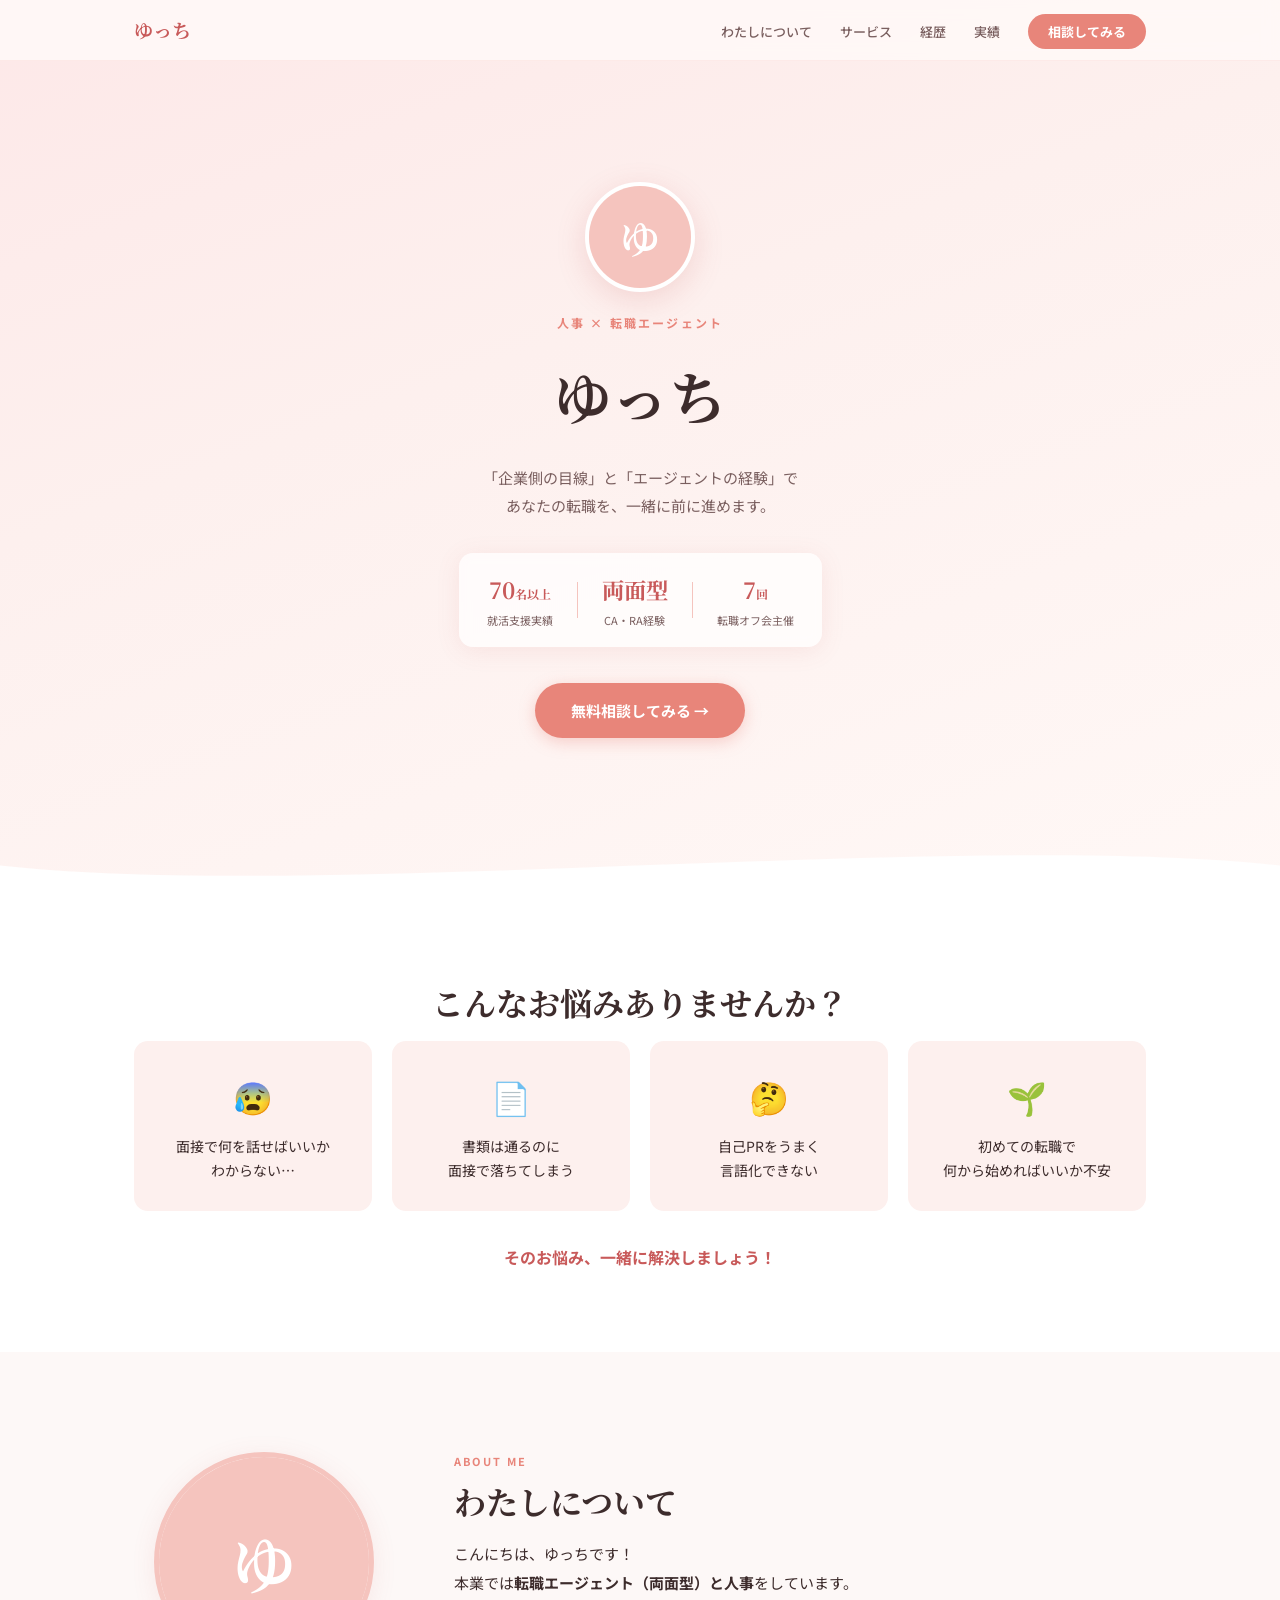
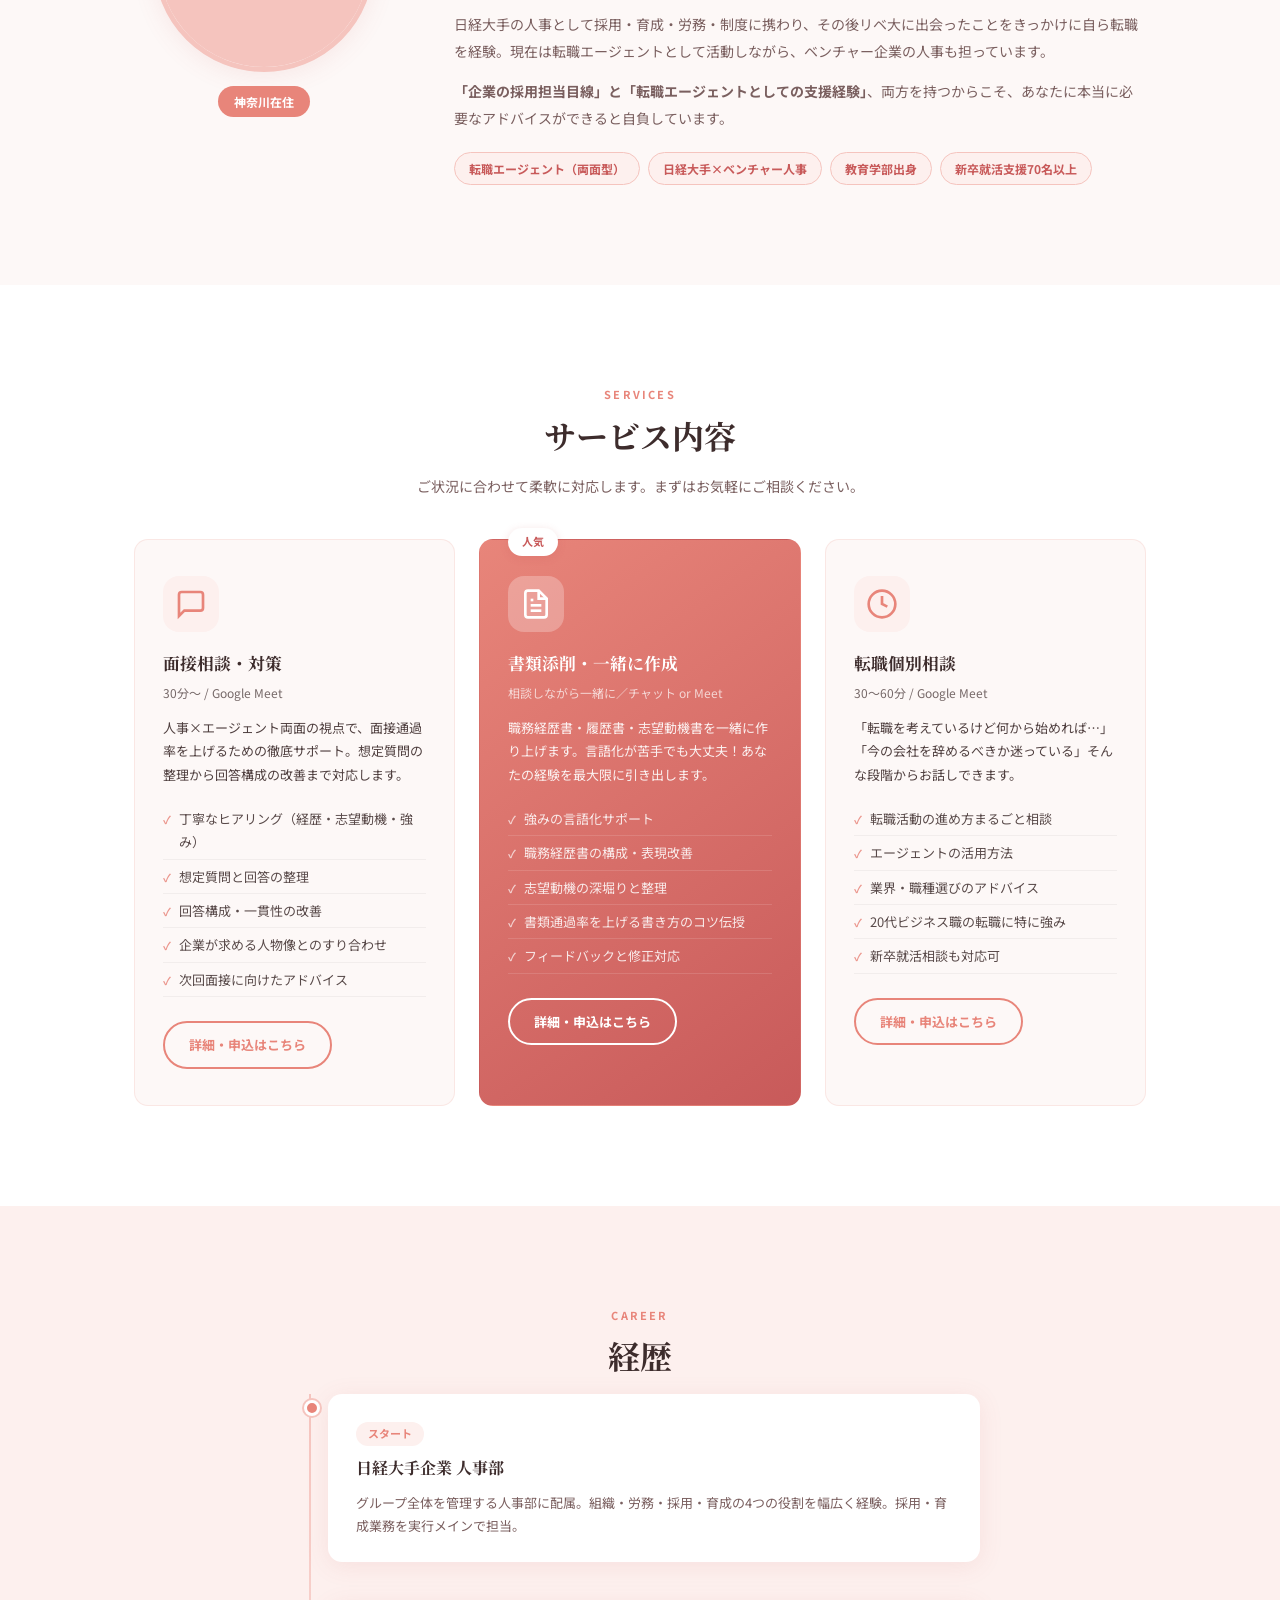
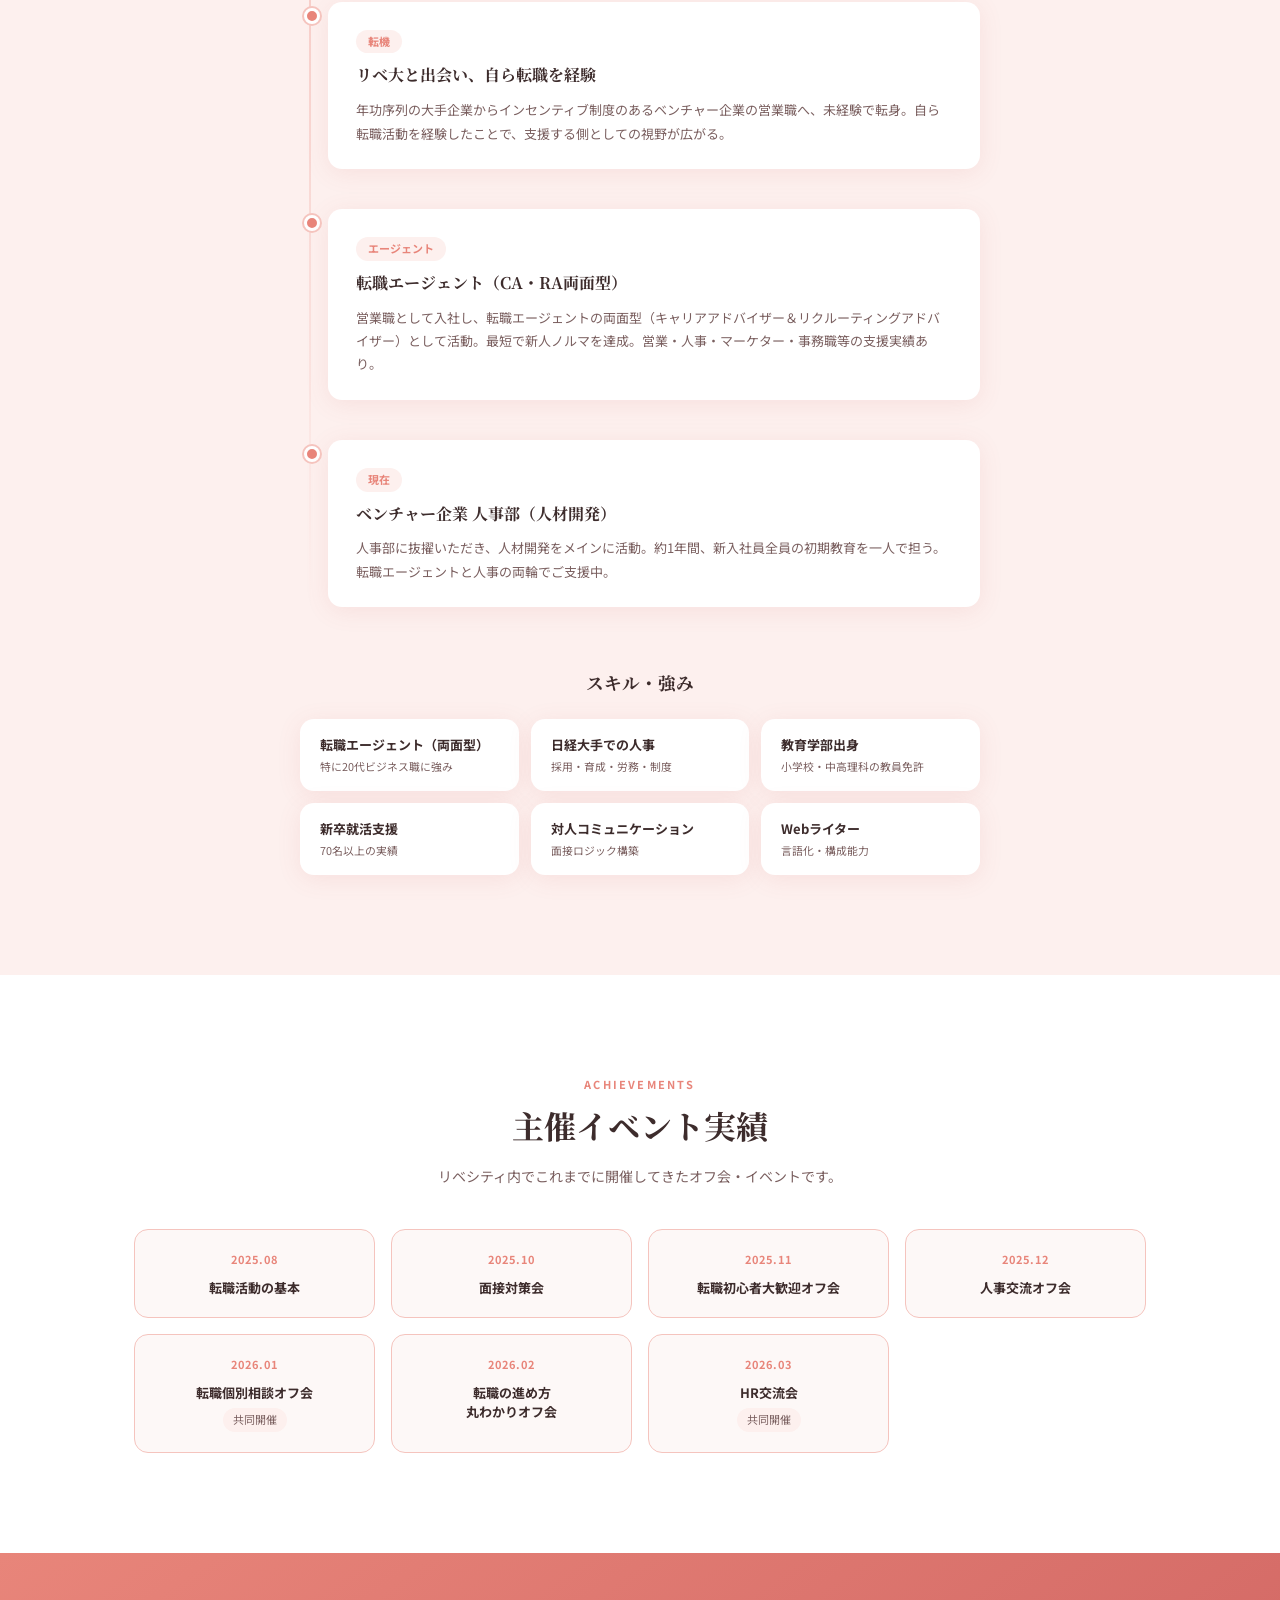
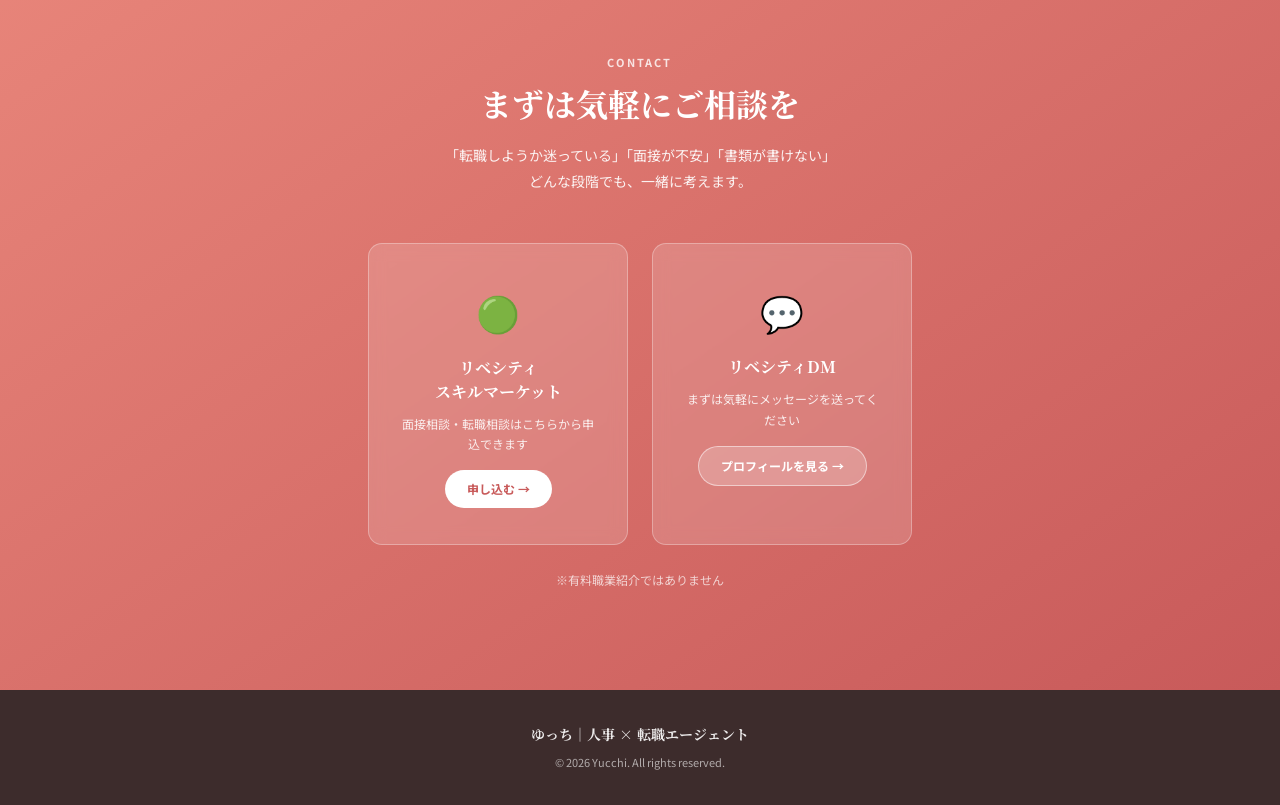
==== index.html @ 5c68689a "Initial commit: ゆっちHP" ====
<!DOCTYPE html>
<html lang="ja">
<head>
  <meta charset="UTF-8">
  <meta name="viewport" content="width=device-width, initial-scale=1.0">
  <title>ゆっち｜人事×転職エージェント</title>
  <link rel="preconnect" href="https://fonts.googleapis.com">
  <link rel="preconnect" href="https://fonts.gstatic.com" crossorigin>
  <link href="https://fonts.googleapis.com/css2?family=Noto+Sans+JP:wght@300;400;500;700&family=Noto+Serif+JP:wght@400;700&display=swap" rel="stylesheet">
  <link rel="stylesheet" href="style.css">
</head>
<body>

  <!-- ナビゲーション -->
  <nav class="nav">
    <div class="nav-inner">
      <a href="#top" class="nav-logo">ゆっち</a>
      <ul class="nav-links">
        <li><a href="#about">わたしについて</a></li>
        <li><a href="#services">サービス</a></li>
        <li><a href="#career">経歴</a></li>
        <li><a href="#achievements">実績</a></li>
        <li><a href="#contact" class="nav-cta">相談してみる</a></li>
      </ul>
      <button class="hamburger" id="hamburger" aria-label="メニュー">
        <span></span><span></span><span></span>
      </button>
    </div>
    <ul class="mobile-menu" id="mobileMenu">
      <li><a href="#about">わたしについて</a></li>
      <li><a href="#services">サービス</a></li>
      <li><a href="#career">経歴</a></li>
      <li><a href="#achievements">実績</a></li>
      <li><a href="#contact">相談してみる</a></li>
    </ul>
  </nav>

  <!-- ヒーロー -->
  <section class="hero" id="top">
    <div class="hero-bg"></div>
    <div class="hero-content">
      <div class="hero-avatar">
        <img src="avatar.png" alt="ゆっち" onerror="this.style.display='none';this.nextElementSibling.style.display='flex'">
        <div class="avatar-fallback">ゆ</div>
      </div>
      <p class="hero-label">人事 × 転職エージェント</p>
      <h1 class="hero-name">ゆっち</h1>
      <p class="hero-tagline">
        「企業側の目線」と「エージェントの経験」で<br>
        あなたの転職を、一緒に前に進めます。
      </p>
      <div class="hero-stats">
        <div class="stat">
          <span class="stat-num">70<small>名以上</small></span>
          <span class="stat-label">就活支援実績</span>
        </div>
        <div class="stat-divider"></div>
        <div class="stat">
          <span class="stat-num">両面型</span>
          <span class="stat-label">CA・RA経験</span>
        </div>
        <div class="stat-divider"></div>
        <div class="stat">
          <span class="stat-num">7<small>回</small></span>
          <span class="stat-label">転職オフ会主催</span>
        </div>
      </div>
      <a href="#contact" class="btn-primary">無料相談してみる →</a>
    </div>
    <div class="hero-wave">
      <svg viewBox="0 0 1440 80" fill="none" xmlns="http://www.w3.org/2000/svg">
        <path d="M0,40 C360,80 1080,0 1440,40 L1440,80 L0,80 Z" fill="#fff"/>
      </svg>
    </div>
  </section>

  <!-- こんなお悩みありませんか？ -->
  <section class="worries">
    <div class="container">
      <h2 class="section-title">こんなお悩みありませんか？</h2>
      <div class="worries-grid">
        <div class="worry-card">
          <span class="worry-icon">😰</span>
          <p>面接で何を話せばいいか<br>わからない…</p>
        </div>
        <div class="worry-card">
          <span class="worry-icon">📄</span>
          <p>書類は通るのに<br>面接で落ちてしまう</p>
        </div>
        <div class="worry-card">
          <span class="worry-icon">🤔</span>
          <p>自己PRをうまく<br>言語化できない</p>
        </div>
        <div class="worry-card">
          <span class="worry-icon">🌱</span>
          <p>初めての転職で<br>何から始めればいいか不安</p>
        </div>
      </div>
      <p class="worries-cta-text">そのお悩み、一緒に解決しましょう！</p>
    </div>
  </section>

  <!-- わたしについて -->
  <section class="about" id="about">
    <div class="container about-inner">
      <div class="about-image-wrap">
        <div class="about-image-frame">
          <img src="avatar.png" alt="ゆっち" onerror="this.style.display='none';this.nextElementSibling.style.display='flex'">
          <div class="about-avatar-fallback">ゆ</div>
        </div>
        <div class="about-badge">神奈川在住</div>
      </div>
      <div class="about-text">
        <p class="section-label">ABOUT ME</p>
        <h2 class="section-title left">わたしについて</h2>
        <p class="about-intro">
          こんにちは、ゆっちです！<br>
          本業では<strong>転職エージェント（両面型）と人事</strong>をしています。
        </p>
        <p class="about-body">
          日経大手の人事として採用・育成・労務・制度に携わり、その後リベ大に出会ったことをきっかけに自ら転職を経験。現在は転職エージェントとして活動しながら、ベンチャー企業の人事も担っています。
        </p>
        <p class="about-body">
          <strong>「企業の採用担当目線」と「転職エージェントとしての支援経験」</strong>、両方を持つからこそ、あなたに本当に必要なアドバイスができると自負しています。
        </p>
        <ul class="about-tags">
          <li>転職エージェント（両面型）</li>
          <li>日経大手×ベンチャー人事</li>
          <li>教育学部出身</li>
          <li>新卒就活支援70名以上</li>
        </ul>
      </div>
    </div>
  </section>

  <!-- サービス -->
  <section class="services" id="services">
    <div class="container">
      <p class="section-label center">SERVICES</p>
      <h2 class="section-title center">サービス内容</h2>
      <p class="section-sub center">ご状況に合わせて柔軟に対応します。まずはお気軽にご相談ください。</p>
      <div class="services-grid">

        <div class="service-card">
          <div class="service-icon-wrap pink">
            <svg width="32" height="32" viewBox="0 0 24 24" fill="none" stroke="currentColor" stroke-width="2"><path d="M21 15a2 2 0 0 1-2 2H7l-4 4V5a2 2 0 0 1 2-2h14a2 2 0 0 1 2 2z"/></svg>
          </div>
          <h3>面接相談・対策</h3>
          <p class="service-time">30分〜 / Google Meet</p>
          <p class="service-desc">
            人事×エージェント両面の視点で、面接通過率を上げるための徹底サポート。想定質問の整理から回答構成の改善まで対応します。
          </p>
          <ul class="service-list">
            <li>丁寧なヒアリング（経歴・志望動機・強み）</li>
            <li>想定質問と回答の整理</li>
            <li>回答構成・一貫性の改善</li>
            <li>企業が求める人物像とのすり合わせ</li>
            <li>次回面接に向けたアドバイス</li>
          </ul>
          <a href="#contact" class="btn-service">詳細・申込はこちら</a>
        </div>

        <div class="service-card featured">
          <div class="featured-badge">人気</div>
          <div class="service-icon-wrap white">
            <svg width="32" height="32" viewBox="0 0 24 24" fill="none" stroke="currentColor" stroke-width="2"><path d="M14 2H6a2 2 0 0 0-2 2v16a2 2 0 0 0 2 2h12a2 2 0 0 0 2-2V8z"/><polyline points="14 2 14 8 20 8"/><line x1="16" y1="13" x2="8" y2="13"/><line x1="16" y1="17" x2="8" y2="17"/><polyline points="10 9 9 9 8 9"/></svg>
          </div>
          <h3>書類添削・一緒に作成</h3>
          <p class="service-time">相談しながら一緒に／チャット or Meet</p>
          <p class="service-desc">
            職務経歴書・履歴書・志望動機書を一緒に作り上げます。言語化が苦手でも大丈夫！あなたの経験を最大限に引き出します。
          </p>
          <ul class="service-list">
            <li>強みの言語化サポート</li>
            <li>職務経歴書の構成・表現改善</li>
            <li>志望動機の深堀りと整理</li>
            <li>書類通過率を上げる書き方のコツ伝授</li>
            <li>フィードバックと修正対応</li>
          </ul>
          <a href="#contact" class="btn-service white">詳細・申込はこちら</a>
        </div>

        <div class="service-card">
          <div class="service-icon-wrap pink">
            <svg width="32" height="32" viewBox="0 0 24 24" fill="none" stroke="currentColor" stroke-width="2"><circle cx="12" cy="12" r="10"/><polyline points="12 6 12 12 16 14"/></svg>
          </div>
          <h3>転職個別相談</h3>
          <p class="service-time">30〜60分 / Google Meet</p>
          <p class="service-desc">
            「転職を考えているけど何から始めれば…」「今の会社を辞めるべきか迷っている」そんな段階からお話しできます。
          </p>
          <ul class="service-list">
            <li>転職活動の進め方まるごと相談</li>
            <li>エージェントの活用方法</li>
            <li>業界・職種選びのアドバイス</li>
            <li>20代ビジネス職の転職に特に強み</li>
            <li>新卒就活相談も対応可</li>
          </ul>
          <a href="#contact" class="btn-service">詳細・申込はこちら</a>
        </div>

      </div>
    </div>
  </section>

  <!-- 経歴 -->
  <section class="career" id="career">
    <div class="container">
      <p class="section-label center">CAREER</p>
      <h2 class="section-title center">経歴</h2>
      <div class="timeline">

        <div class="timeline-item">
          <div class="timeline-dot"></div>
          <div class="timeline-content">
            <span class="timeline-tag">スタート</span>
            <h3>日経大手企業 人事部</h3>
            <p>グループ全体を管理する人事部に配属。組織・労務・採用・育成の4つの役割を幅広く経験。採用・育成業務を実行メインで担当。</p>
          </div>
        </div>

        <div class="timeline-item">
          <div class="timeline-dot"></div>
          <div class="timeline-content">
            <span class="timeline-tag">転機</span>
            <h3>リベ大と出会い、自ら転職を経験</h3>
            <p>年功序列の大手企業からインセンティブ制度のあるベンチャー企業の営業職へ、未経験で転身。自ら転職活動を経験したことで、支援する側としての視野が広がる。</p>
          </div>
        </div>

        <div class="timeline-item">
          <div class="timeline-dot"></div>
          <div class="timeline-content">
            <span class="timeline-tag">エージェント</span>
            <h3>転職エージェント（CA・RA両面型）</h3>
            <p>営業職として入社し、転職エージェントの両面型（キャリアアドバイザー＆リクルーティングアドバイザー）として活動。最短で新人ノルマを達成。営業・人事・マーケター・事務職等の支援実績あり。</p>
          </div>
        </div>

        <div class="timeline-item">
          <div class="timeline-dot"></div>
          <div class="timeline-content">
            <span class="timeline-tag">現在</span>
            <h3>ベンチャー企業 人事部（人材開発）</h3>
            <p>人事部に抜擢いただき、人材開発をメインに活動。約1年間、新入社員全員の初期教育を一人で担う。転職エージェントと人事の両輪でご支援中。</p>
          </div>
        </div>

      </div>

      <div class="skills-wrap">
        <h3 class="skills-title">スキル・強み</h3>
        <div class="skills-grid">
          <div class="skill-item">転職エージェント（両面型）<br><small>特に20代ビジネス職に強み</small></div>
          <div class="skill-item">日経大手での人事<br><small>採用・育成・労務・制度</small></div>
          <div class="skill-item">教育学部出身<br><small>小学校・中高理科の教員免許</small></div>
          <div class="skill-item">新卒就活支援<br><small>70名以上の実績</small></div>
          <div class="skill-item">対人コミュニケーション<br><small>面接ロジック構築</small></div>
          <div class="skill-item">Webライター<br><small>言語化・構成能力</small></div>
        </div>
      </div>
    </div>
  </section>

  <!-- 実績 -->
  <section class="achievements" id="achievements">
    <div class="container">
      <p class="section-label center">ACHIEVEMENTS</p>
      <h2 class="section-title center">主催イベント実績</h2>
      <p class="section-sub center">リベシティ内でこれまでに開催してきたオフ会・イベントです。</p>
      <div class="events-grid">
        <div class="event-card">
          <span class="event-date">2025.08</span>
          <h4>転職活動の基本</h4>
        </div>
        <div class="event-card">
          <span class="event-date">2025.10</span>
          <h4>面接対策会</h4>
        </div>
        <div class="event-card">
          <span class="event-date">2025.11</span>
          <h4>転職初心者大歓迎オフ会</h4>
        </div>
        <div class="event-card">
          <span class="event-date">2025.12</span>
          <h4>人事交流オフ会</h4>
        </div>
        <div class="event-card">
          <span class="event-date">2026.01</span>
          <h4>転職個別相談オフ会</h4>
          <small>共同開催</small>
        </div>
        <div class="event-card">
          <span class="event-date">2026.02</span>
          <h4>転職の進め方<br>丸わかりオフ会</h4>
        </div>
        <div class="event-card">
          <span class="event-date">2026.03</span>
          <h4>HR交流会</h4>
          <small>共同開催</small>
        </div>
      </div>
    </div>
  </section>

  <!-- お問い合わせ -->
  <section class="contact" id="contact">
    <div class="container contact-inner">
      <p class="section-label center white">CONTACT</p>
      <h2 class="section-title center white">まずは気軽にご相談を</h2>
      <p class="contact-sub">
        「転職しようか迷っている」「面接が不安」「書類が書けない」<br>
        どんな段階でも、一緒に考えます。
      </p>
      <div class="contact-cards">
        <a href="https://skill.libecity.com/services/30833" target="_blank" rel="noopener noreferrer" class="contact-card">
          <div class="contact-card-icon">🟢</div>
          <h3>リベシティ<br>スキルマーケット</h3>
          <p>面接相談・転職相談はこちらから申込できます</p>
          <span class="contact-btn">申し込む →</span>
        </a>
        <div class="contact-card dm">
          <div class="contact-card-icon">💬</div>
          <h3>リベシティDM</h3>
          <p>まずは気軽にメッセージを送ってください</p>
          <span class="contact-btn secondary">プロフィールを見る →</span>
        </div>
      </div>
      <p class="contact-note">※有料職業紹介ではありません</p>
    </div>
  </section>

  <!-- フッター -->
  <footer class="footer">
    <p class="footer-name">ゆっち｜人事 × 転職エージェント</p>
    <p class="footer-copy">© 2026 Yucchi. All rights reserved.</p>
  </footer>

  <script src="script.js"></script>
</body>
</html>
---- style.css ----
/* ===== RESET & BASE ===== */
*, *::before, *::after { box-sizing: border-box; margin: 0; padding: 0; }

:root {
  --pink:       #e8857a;
  --pink-light: #f5c4be;
  --pink-pale:  #fdf0ee;
  --pink-deep:  #c85a5a;
  --accent:     #d96b6b;
  --white:      #ffffff;
  --bg:         #fdf8f7;
  --text:       #3d2c2c;
  --text-sub:   #7a5f5f;
  --radius:     14px;
  --shadow:     0 4px 24px rgba(200,90,90,.10);
}

html { scroll-behavior: smooth; }

body {
  font-family: 'Noto Sans JP', sans-serif;
  color: var(--text);
  background: var(--bg);
  line-height: 1.8;
  font-size: 15px;
}

a { color: inherit; text-decoration: none; }
img { max-width: 100%; display: block; }
ul { list-style: none; }

.container {
  max-width: 1060px;
  margin: 0 auto;
  padding: 0 24px;
}

/* ===== LABELS & TITLES ===== */
.section-label {
  font-size: 11px;
  font-weight: 700;
  letter-spacing: .2em;
  color: var(--pink);
  text-transform: uppercase;
  margin-bottom: 8px;
}
.section-label.center { text-align: center; }
.section-label.white  { color: rgba(255,255,255,.8); }

.section-title {
  font-family: 'Noto Serif JP', serif;
  font-size: clamp(1.5rem, 3vw, 2rem);
  font-weight: 700;
  margin-bottom: 16px;
  line-height: 1.4;
}
.section-title.center { text-align: center; }
.section-title.left   { text-align: left; }
.section-title.white  { color: var(--white); }

.section-sub {
  color: var(--text-sub);
  margin-bottom: 40px;
  font-size: 14px;
}
.section-sub.center { text-align: center; }

/* ===== BUTTONS ===== */
.btn-primary {
  display: inline-block;
  background: var(--pink);
  color: #fff;
  padding: 14px 36px;
  border-radius: 50px;
  font-weight: 700;
  font-size: 15px;
  transition: background .2s, transform .2s;
  box-shadow: 0 4px 16px rgba(232,133,122,.35);
}
.btn-primary:hover { background: var(--pink-deep); transform: translateY(-2px); }

.btn-service {
  display: inline-block;
  margin-top: 20px;
  padding: 10px 24px;
  border-radius: 50px;
  border: 2px solid var(--pink);
  color: var(--pink);
  font-weight: 700;
  font-size: 13px;
  transition: all .2s;
}
.btn-service:hover { background: var(--pink); color: #fff; }
.btn-service.white { border-color: #fff; color: #fff; }
.btn-service.white:hover { background: rgba(255,255,255,.2); }

/* ===== NAV ===== */
.nav {
  position: fixed;
  top: 0; left: 0; right: 0;
  z-index: 100;
  background: rgba(255,248,247,.95);
  backdrop-filter: blur(8px);
  border-bottom: 1px solid rgba(232,133,122,.12);
}
.nav-inner {
  max-width: 1060px;
  margin: 0 auto;
  padding: 0 24px;
  height: 60px;
  display: flex;
  align-items: center;
  justify-content: space-between;
}
.nav-logo {
  font-family: 'Noto Serif JP', serif;
  font-weight: 700;
  font-size: 1.2rem;
  color: var(--pink-deep);
}
.nav-links {
  display: flex;
  gap: 28px;
  align-items: center;
}
.nav-links a {
  font-size: 13px;
  font-weight: 500;
  color: var(--text-sub);
  transition: color .2s;
}
.nav-links a:hover { color: var(--pink); }
.nav-cta {
  background: var(--pink);
  color: #fff !important;
  padding: 8px 20px;
  border-radius: 50px;
  font-weight: 700 !important;
  transition: background .2s !important;
}
.nav-cta:hover { background: var(--pink-deep) !important; }

.hamburger {
  display: none;
  flex-direction: column;
  gap: 5px;
  background: none;
  border: none;
  cursor: pointer;
  padding: 4px;
}
.hamburger span {
  display: block;
  width: 24px;
  height: 2px;
  background: var(--text);
  border-radius: 2px;
  transition: all .3s;
}

.mobile-menu {
  display: none;
  flex-direction: column;
  padding: 12px 24px 20px;
  gap: 16px;
  border-top: 1px solid var(--pink-pale);
}
.mobile-menu.open { display: flex; }
.mobile-menu a { font-size: 15px; color: var(--text); padding: 4px 0; }

/* ===== HERO ===== */
.hero {
  position: relative;
  min-height: 100vh;
  display: flex;
  align-items: center;
  justify-content: center;
  text-align: center;
  overflow: hidden;
  padding-top: 60px;
}
.hero-bg {
  position: absolute;
  inset: 0;
  background: linear-gradient(160deg, #fde8e8 0%, #fdf0ee 40%, #fff8f6 100%);
  z-index: 0;
}
.hero-content {
  position: relative;
  z-index: 1;
  padding: 60px 24px 100px;
  max-width: 680px;
}
.hero-avatar {
  width: 110px;
  height: 110px;
  border-radius: 50%;
  overflow: hidden;
  margin: 0 auto 20px;
  border: 4px solid #fff;
  box-shadow: 0 8px 30px rgba(200,90,90,.18);
  background: var(--pink-pale);
}
.hero-avatar img { width: 100%; height: 100%; object-fit: cover; }
.avatar-fallback {
  display: none;
  width: 100%;
  height: 100%;
  background: var(--pink-light);
  color: #fff;
  font-size: 2.5rem;
  font-family: 'Noto Serif JP', serif;
  font-weight: 700;
  align-items: center;
  justify-content: center;
}
.hero-label {
  font-size: 12px;
  font-weight: 700;
  letter-spacing: .18em;
  color: var(--pink);
  margin-bottom: 10px;
  text-transform: uppercase;
}
.hero-name {
  font-family: 'Noto Serif JP', serif;
  font-size: clamp(2.4rem, 6vw, 3.6rem);
  font-weight: 700;
  color: var(--text);
  margin-bottom: 16px;
}
.hero-tagline {
  font-size: 15px;
  color: var(--text-sub);
  line-height: 1.9;
  margin-bottom: 32px;
}
.hero-stats {
  display: flex;
  align-items: center;
  justify-content: center;
  gap: 24px;
  margin-bottom: 36px;
  background: rgba(255,255,255,.7);
  backdrop-filter: blur(6px);
  border-radius: var(--radius);
  padding: 16px 28px;
  box-shadow: var(--shadow);
}
.stat { text-align: center; }
.stat-num {
  display: block;
  font-size: 1.4rem;
  font-weight: 700;
  color: var(--pink-deep);
  font-family: 'Noto Serif JP', serif;
}
.stat-num small { font-size: .75rem; }
.stat-label {
  display: block;
  font-size: 11px;
  color: var(--text-sub);
  margin-top: 2px;
}
.stat-divider {
  width: 1px;
  height: 36px;
  background: var(--pink-light);
}
.hero-wave {
  position: absolute;
  bottom: -1px; left: 0; right: 0;
  z-index: 1;
}
.hero-wave svg { display: block; width: 100%; }

/* ===== WORRIES ===== */
.worries {
  background: #fff;
  padding: 80px 0;
}
.worries .section-title { text-align: center; }
.worries-grid {
  display: grid;
  grid-template-columns: repeat(auto-fit, minmax(200px, 1fr));
  gap: 20px;
  margin-bottom: 32px;
}
.worry-card {
  text-align: center;
  padding: 28px 20px;
  background: var(--pink-pale);
  border-radius: var(--radius);
  font-size: 14px;
  line-height: 1.7;
  color: var(--text);
}
.worry-icon { font-size: 2rem; display: block; margin-bottom: 12px; }
.worries-cta-text {
  text-align: center;
  font-weight: 700;
  font-size: 16px;
  color: var(--pink-deep);
}

/* ===== ABOUT ===== */
.about {
  padding: 100px 0;
  background: var(--bg);
}
.about-inner {
  display: grid;
  grid-template-columns: 260px 1fr;
  gap: 60px;
  align-items: start;
}
.about-image-wrap {
  position: relative;
  display: flex;
  flex-direction: column;
  align-items: center;
}
.about-image-frame {
  width: 220px;
  height: 220px;
  border-radius: 50%;
  overflow: hidden;
  border: 5px solid var(--pink-light);
  box-shadow: var(--shadow);
  background: var(--pink-pale);
}
.about-image-frame img { width: 100%; height: 100%; object-fit: cover; }
.about-avatar-fallback {
  display: none;
  width: 100%;
  height: 100%;
  background: var(--pink-light);
  color: #fff;
  font-size: 4rem;
  font-family: 'Noto Serif JP', serif;
  font-weight: 700;
  align-items: center;
  justify-content: center;
}
.about-badge {
  margin-top: 14px;
  background: var(--pink);
  color: #fff;
  padding: 5px 16px;
  border-radius: 50px;
  font-size: 12px;
  font-weight: 700;
}
.about-intro {
  font-size: 15px;
  margin-bottom: 14px;
  line-height: 1.9;
}
.about-body {
  font-size: 14px;
  color: var(--text-sub);
  margin-bottom: 14px;
  line-height: 1.9;
}
.about-tags {
  display: flex;
  flex-wrap: wrap;
  gap: 8px;
  margin-top: 20px;
}
.about-tags li {
  background: var(--pink-pale);
  border: 1px solid var(--pink-light);
  color: var(--pink-deep);
  padding: 5px 14px;
  border-radius: 50px;
  font-size: 12px;
  font-weight: 700;
}

/* ===== SERVICES ===== */
.services {
  padding: 100px 0;
  background: #fff;
}
.services-grid {
  display: grid;
  grid-template-columns: repeat(auto-fit, minmax(280px, 1fr));
  gap: 24px;
}
.service-card {
  background: var(--bg);
  border-radius: var(--radius);
  padding: 36px 28px;
  position: relative;
  border: 1.5px solid rgba(232,133,122,.15);
  transition: box-shadow .2s, transform .2s;
}
.service-card:hover {
  box-shadow: var(--shadow);
  transform: translateY(-4px);
}
.service-card.featured {
  background: linear-gradient(145deg, var(--pink) 0%, var(--pink-deep) 100%);
  color: #fff;
  border-color: transparent;
}
.featured-badge {
  position: absolute;
  top: -12px;
  left: 28px;
  background: #fff;
  color: var(--pink-deep);
  font-size: 11px;
  font-weight: 700;
  padding: 4px 14px;
  border-radius: 50px;
  box-shadow: 0 2px 8px rgba(200,90,90,.2);
}
.service-icon-wrap {
  width: 56px;
  height: 56px;
  border-radius: 16px;
  display: flex;
  align-items: center;
  justify-content: center;
  margin-bottom: 16px;
}
.service-icon-wrap.pink { background: var(--pink-pale); color: var(--pink); }
.service-icon-wrap.white { background: rgba(255,255,255,.25); color: #fff; }
.service-card h3 {
  font-family: 'Noto Serif JP', serif;
  font-size: 1.05rem;
  font-weight: 700;
  margin-bottom: 4px;
}
.service-time {
  font-size: 12px;
  opacity: .7;
  margin-bottom: 12px;
}
.service-desc {
  font-size: 13px;
  line-height: 1.8;
  margin-bottom: 16px;
  opacity: .9;
}
.service-list { margin-bottom: 4px; }
.service-list li {
  font-size: 13px;
  padding: 5px 0;
  border-bottom: 1px solid rgba(0,0,0,.05);
  display: flex;
  align-items: baseline;
  gap: 8px;
  opacity: .85;
}
.service-card.featured .service-list li { border-bottom-color: rgba(255,255,255,.15); }
.service-list li::before {
  content: '✓';
  font-size: 11px;
  color: var(--pink);
  flex-shrink: 0;
  font-weight: 700;
}
.service-card.featured .service-list li::before { color: rgba(255,255,255,.8); }

/* ===== CAREER ===== */
.career {
  padding: 100px 0;
  background: var(--pink-pale);
}
.timeline {
  position: relative;
  max-width: 680px;
  margin: 0 auto 60px;
  padding-left: 28px;
}
.timeline::before {
  content: '';
  position: absolute;
  left: 9px;
  top: 0;
  bottom: 0;
  width: 2px;
  background: linear-gradient(to bottom, var(--pink-light), transparent);
}
.timeline-item {
  position: relative;
  margin-bottom: 40px;
}
.timeline-dot {
  position: absolute;
  left: -24px;
  top: 6px;
  width: 16px;
  height: 16px;
  border-radius: 50%;
  background: var(--pink);
  border: 3px solid var(--white);
  box-shadow: 0 0 0 2px var(--pink-light);
}
.timeline-content {
  background: #fff;
  border-radius: var(--radius);
  padding: 24px 28px;
  box-shadow: var(--shadow);
}
.timeline-tag {
  display: inline-block;
  background: var(--pink-pale);
  color: var(--pink);
  font-size: 11px;
  font-weight: 700;
  padding: 2px 12px;
  border-radius: 50px;
  margin-bottom: 8px;
}
.timeline-content h3 {
  font-family: 'Noto Serif JP', serif;
  font-size: 1rem;
  font-weight: 700;
  margin-bottom: 8px;
}
.timeline-content p {
  font-size: 13px;
  color: var(--text-sub);
  line-height: 1.8;
}

.skills-wrap { max-width: 680px; margin: 0 auto; }
.skills-title {
  font-family: 'Noto Serif JP', serif;
  font-size: 1.1rem;
  font-weight: 700;
  margin-bottom: 20px;
  text-align: center;
}
.skills-grid {
  display: grid;
  grid-template-columns: repeat(auto-fit, minmax(200px, 1fr));
  gap: 12px;
}
.skill-item {
  background: #fff;
  border-radius: var(--radius);
  padding: 16px 20px;
  font-size: 13px;
  font-weight: 700;
  box-shadow: var(--shadow);
  line-height: 1.6;
}
.skill-item small { font-weight: 400; color: var(--text-sub); display: block; margin-top: 2px; }

/* ===== ACHIEVEMENTS ===== */
.achievements {
  padding: 100px 0;
  background: #fff;
}
.events-grid {
  display: grid;
  grid-template-columns: repeat(auto-fill, minmax(200px, 1fr));
  gap: 16px;
}
.event-card {
  border: 1.5px solid var(--pink-light);
  border-radius: var(--radius);
  padding: 20px 20px;
  text-align: center;
  transition: all .2s;
  background: var(--bg);
}
.event-card:hover {
  background: var(--pink-pale);
  border-color: var(--pink);
  transform: translateY(-2px);
}
.event-date {
  display: block;
  font-size: 11px;
  font-weight: 700;
  color: var(--pink);
  letter-spacing: .1em;
  margin-bottom: 8px;
}
.event-card h4 {
  font-size: 13px;
  font-weight: 700;
  line-height: 1.5;
}
.event-card small {
  display: block;
  margin-top: 6px;
  font-size: 11px;
  color: var(--text-sub);
  background: var(--pink-pale);
  padding: 2px 10px;
  border-radius: 50px;
  display: inline-block;
}

/* ===== CONTACT ===== */
.contact {
  padding: 100px 0;
  background: linear-gradient(145deg, var(--pink) 0%, var(--pink-deep) 100%);
  color: #fff;
}
.contact-inner { text-align: center; }
.contact-sub {
  font-size: 14px;
  opacity: .9;
  line-height: 1.9;
  margin-bottom: 48px;
}
.contact-cards {
  display: flex;
  gap: 24px;
  justify-content: center;
  flex-wrap: wrap;
  margin-bottom: 24px;
}
.contact-card {
  background: rgba(255,255,255,.15);
  backdrop-filter: blur(8px);
  border: 1.5px solid rgba(255,255,255,.3);
  border-radius: var(--radius);
  padding: 36px 32px;
  width: 260px;
  text-align: center;
  transition: all .2s;
  cursor: pointer;
  display: block;
}
.contact-card:hover {
  background: rgba(255,255,255,.25);
  transform: translateY(-4px);
}
.contact-card-icon { font-size: 2.2rem; margin-bottom: 12px; }
.contact-card h3 {
  font-family: 'Noto Serif JP', serif;
  font-size: 1rem;
  font-weight: 700;
  margin-bottom: 10px;
  line-height: 1.5;
}
.contact-card p { font-size: 12px; opacity: .85; margin-bottom: 16px; line-height: 1.7; }
.contact-btn {
  display: inline-block;
  background: #fff;
  color: var(--pink-deep);
  padding: 8px 22px;
  border-radius: 50px;
  font-size: 12px;
  font-weight: 700;
  transition: opacity .2s;
}
.contact-btn:hover { opacity: .9; }
.contact-btn.secondary {
  background: rgba(255,255,255,.2);
  color: #fff;
  border: 1.5px solid rgba(255,255,255,.5);
}
.contact-note {
  font-size: 12px;
  opacity: .7;
  margin-top: 8px;
}

/* ===== FOOTER ===== */
.footer {
  background: var(--text);
  color: rgba(255,255,255,.6);
  text-align: center;
  padding: 32px 24px;
}
.footer-name {
  font-family: 'Noto Serif JP', serif;
  color: rgba(255,255,255,.9);
  font-size: 14px;
  font-weight: 700;
  margin-bottom: 6px;
}
.footer-copy { font-size: 11px; }

/* ===== RESPONSIVE ===== */
@media (max-width: 768px) {
  .nav-links { display: none; }
  .hamburger { display: flex; }

  .about-inner {
    grid-template-columns: 1fr;
    text-align: center;
  }
  .about-image-wrap { margin-bottom: 8px; }
  .about-tags { justify-content: center; }

  .hero-stats {
    gap: 14px;
    padding: 14px 16px;
    flex-wrap: wrap;
  }
  .stat-divider { display: none; }

  .services-grid { grid-template-columns: 1fr; }
  .contact-cards { flex-direction: column; align-items: center; }
}
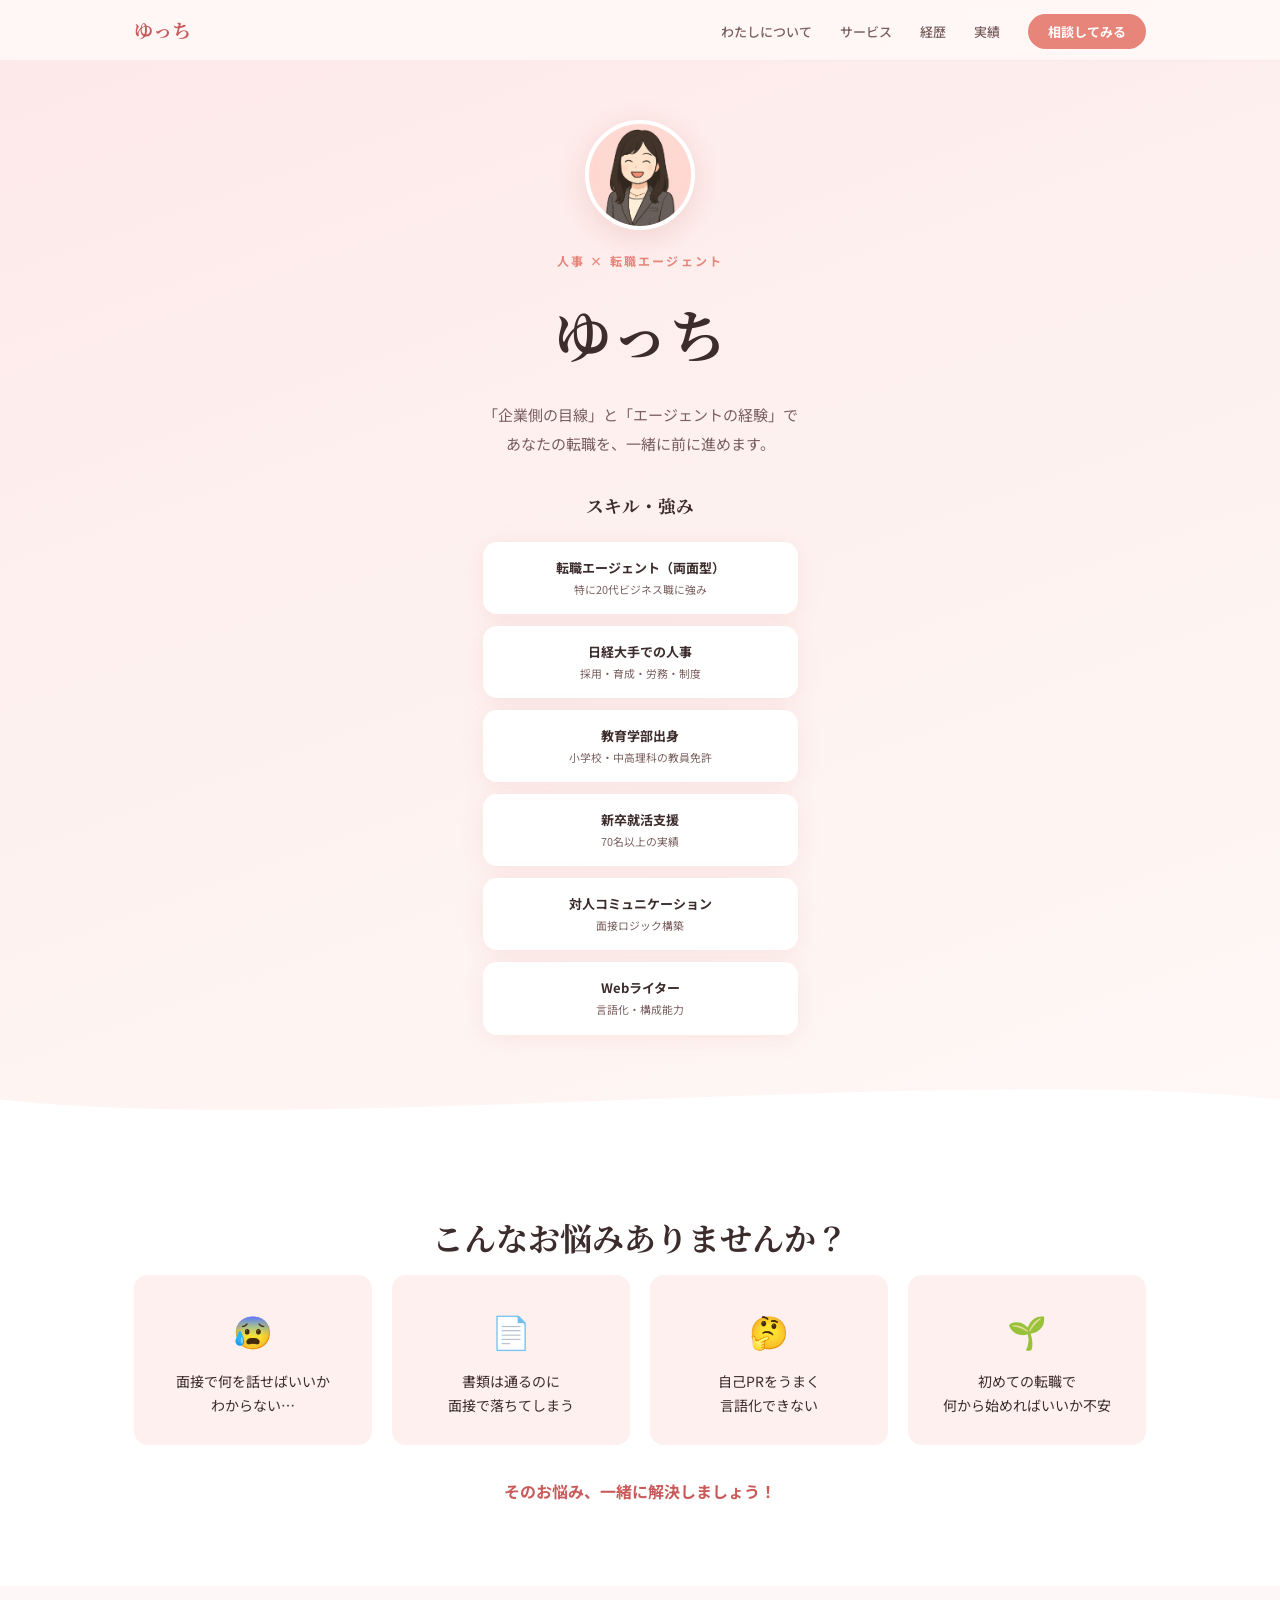
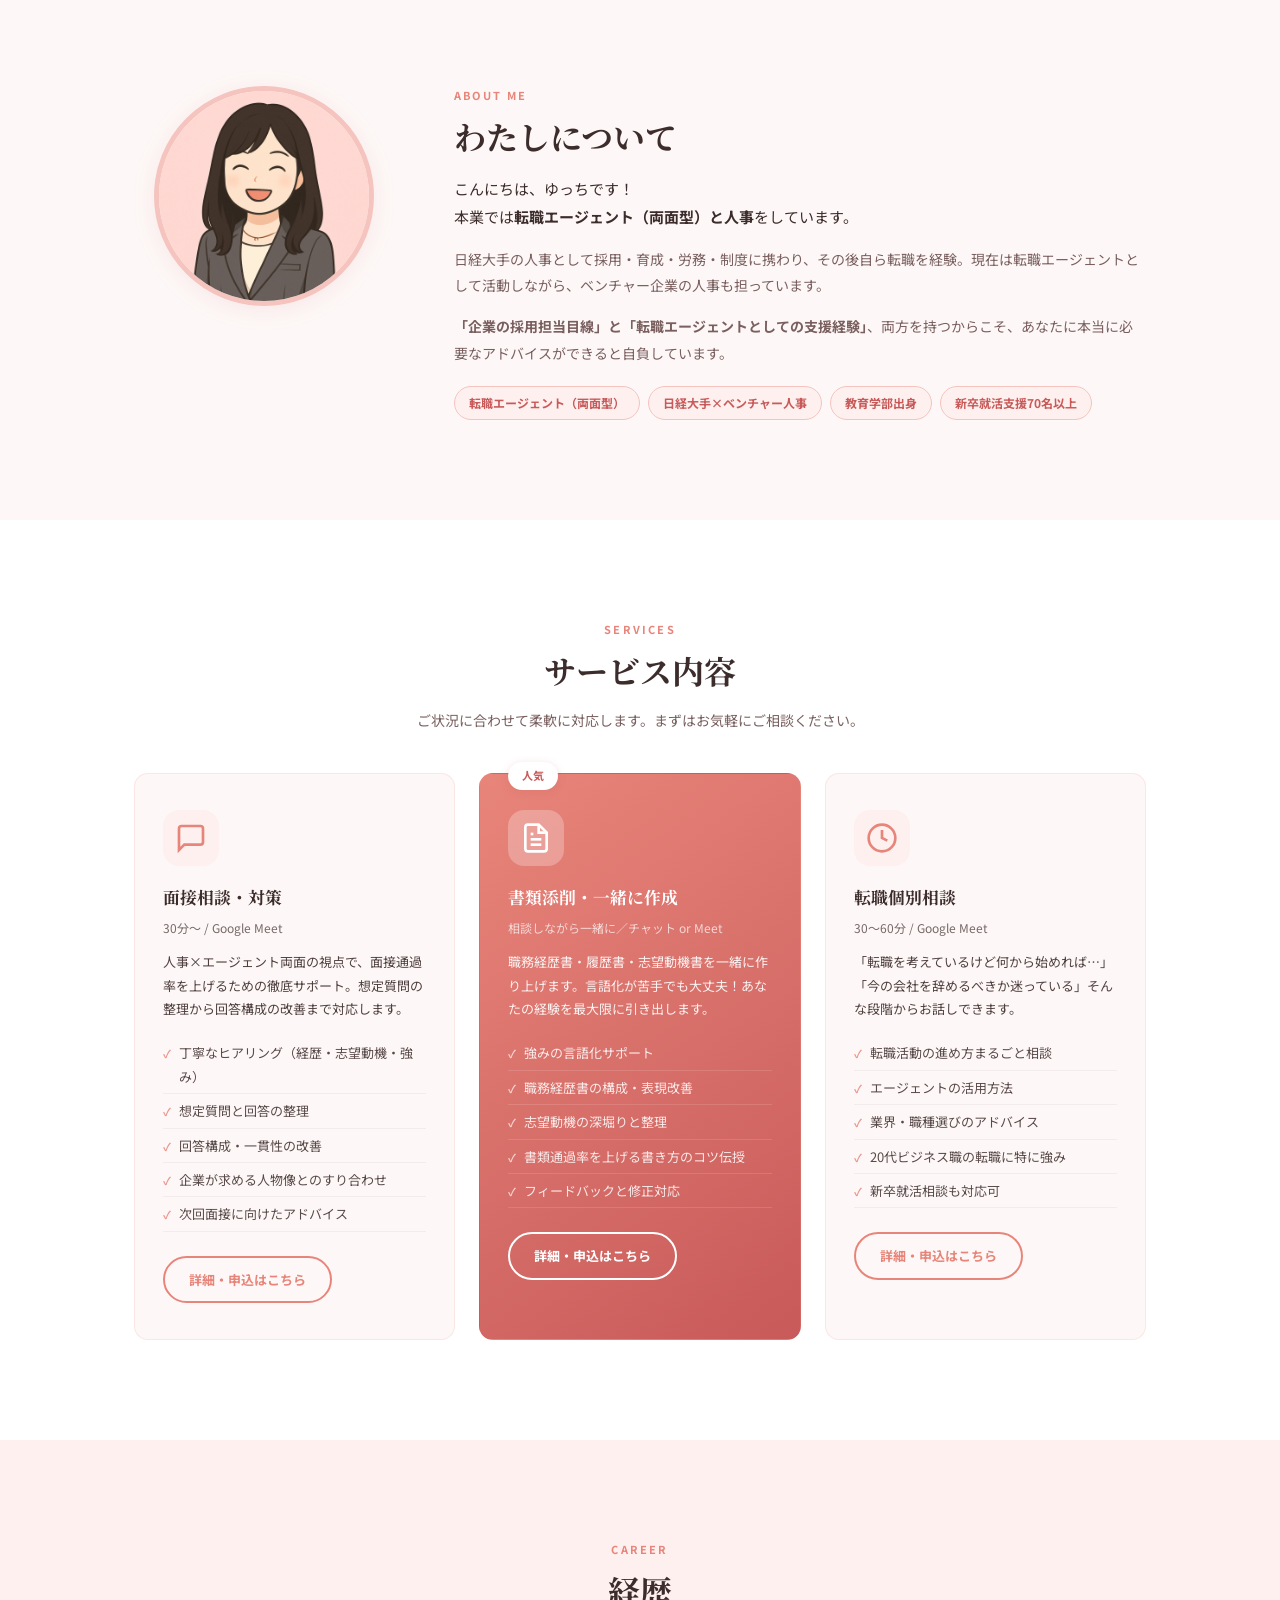
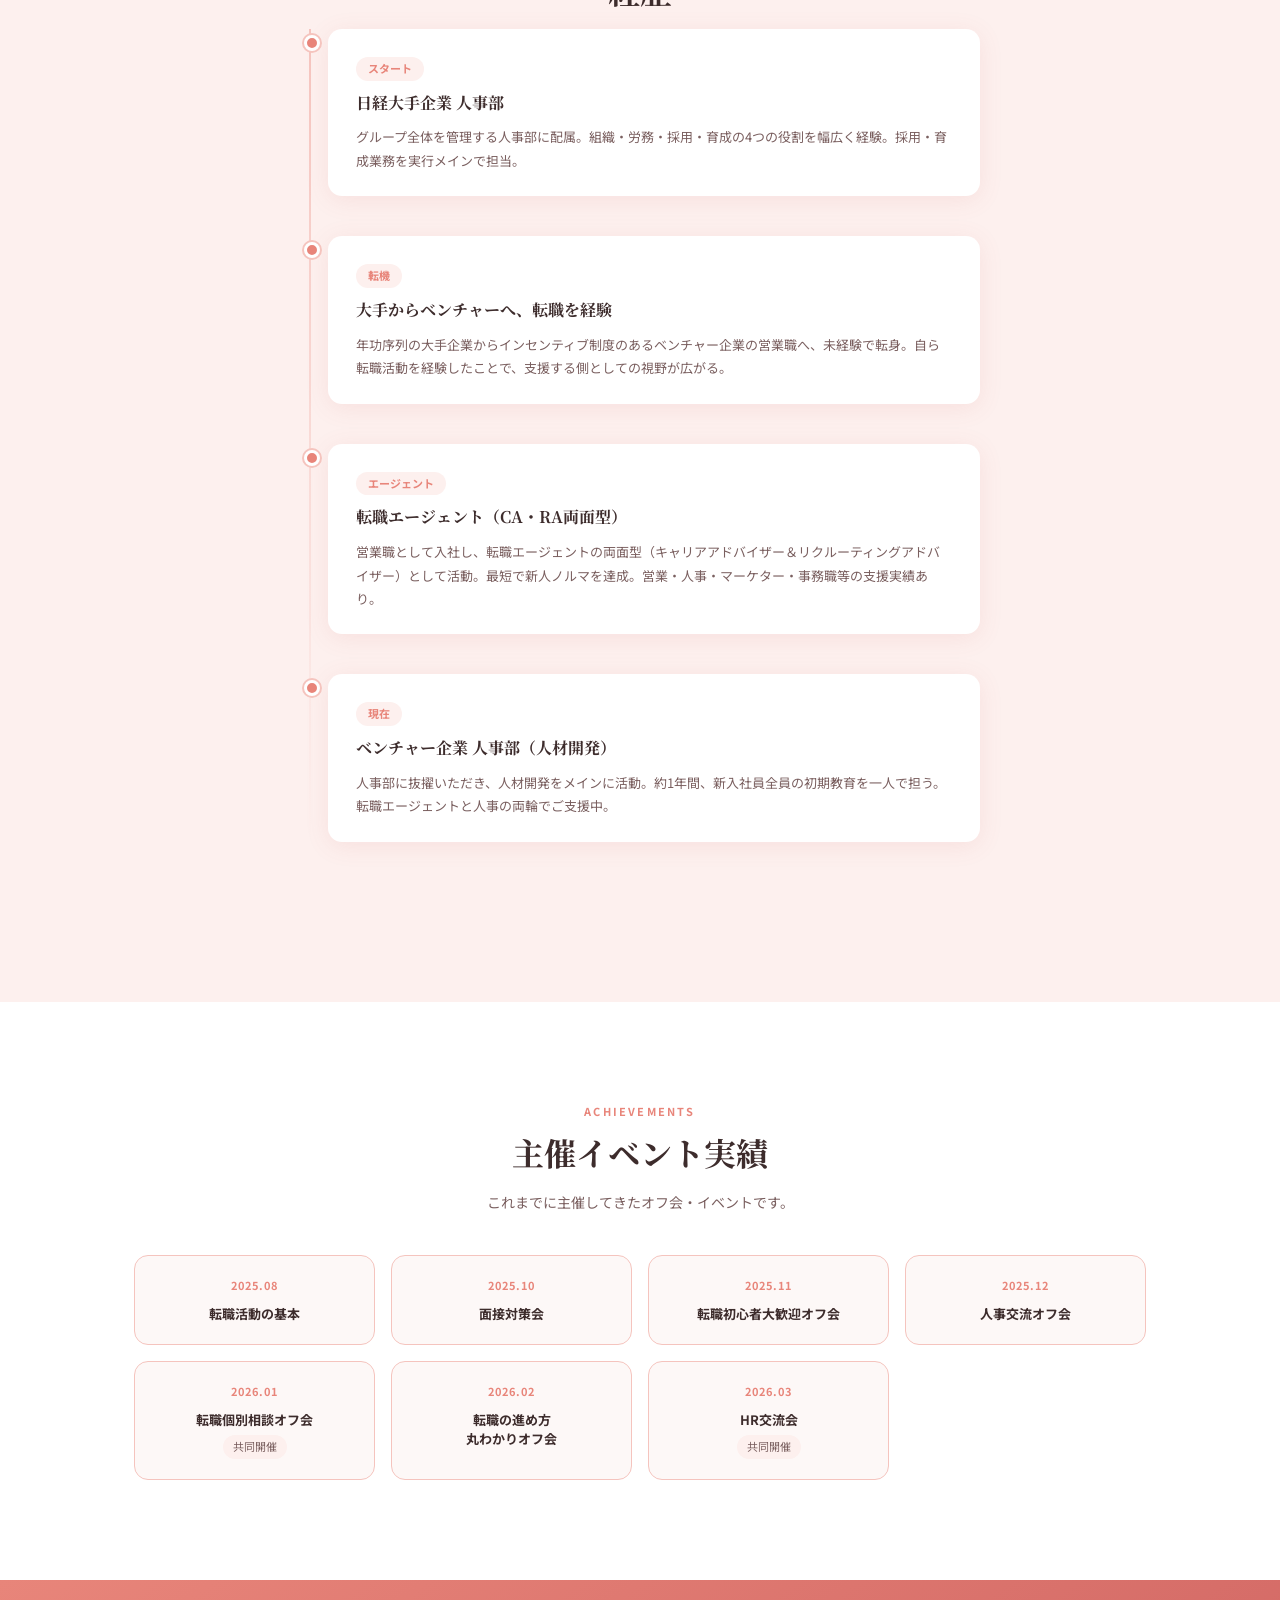
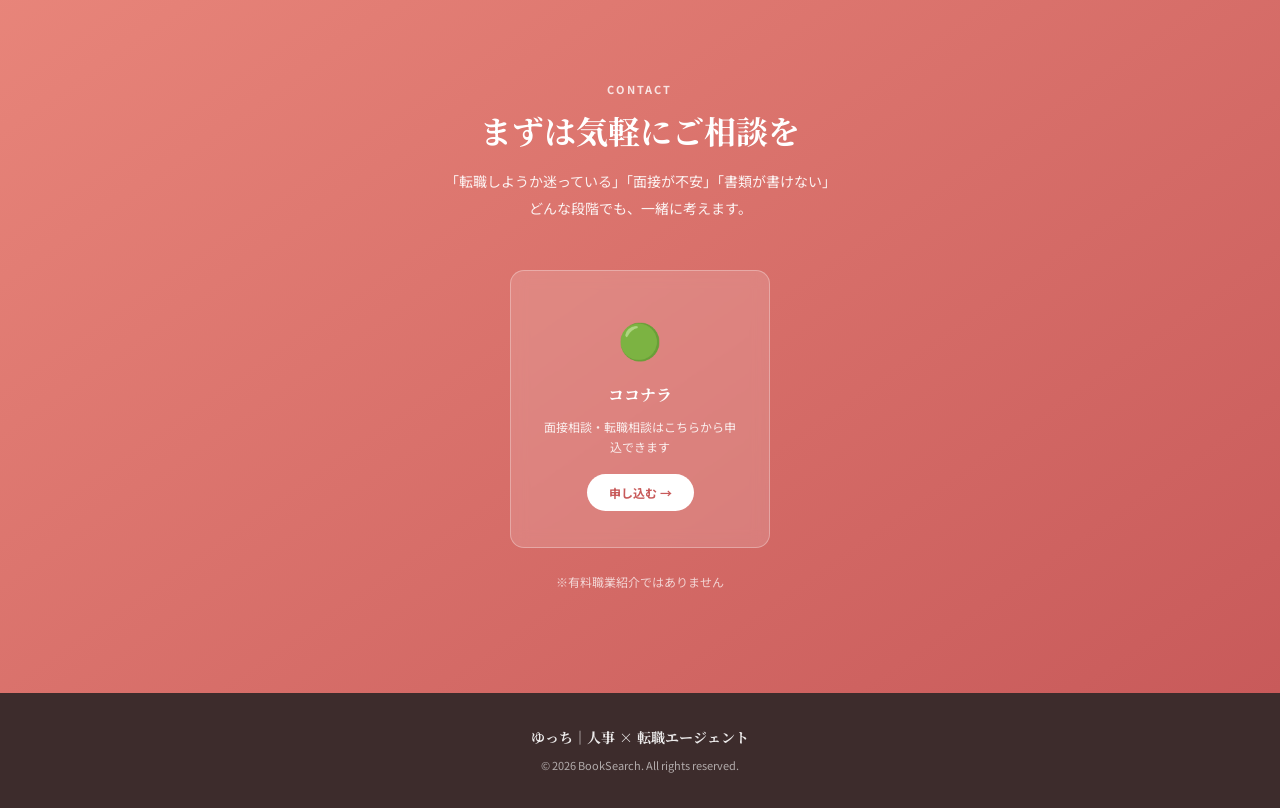
==== commit 6caf9666: "本の値段まとめ検索ページを追加・フッター修正 - book-search.html: 楽天・Amazon・メルカリ・ブックオフ・図書館を一発比較できる検索ページを新規追加 - index.html: " ====
--- a/index.html
+++ b/index.html
@@ -49,23 +49,17 @@
         「企業側の目線」と「エージェントの経験」で<br>
         あなたの転職を、一緒に前に進めます。
       </p>
-      <div class="hero-stats">
-        <div class="stat">
-          <span class="stat-num">70<small>名以上</small></span>
-          <span class="stat-label">就活支援実績</span>
-        </div>
-        <div class="stat-divider"></div>
-        <div class="stat">
-          <span class="stat-num">両面型</span>
-          <span class="stat-label">CA・RA経験</span>
-        </div>
-        <div class="stat-divider"></div>
-        <div class="stat">
-          <span class="stat-num">7<small>回</small></span>
-          <span class="stat-label">転職オフ会主催</span>
-        </div>
-      </div>
-      <a href="#contact" class="btn-primary">無料相談してみる →</a>
+      <div class="skills-wrap">
+        <h3 class="skills-title">スキル・強み</h3>
+        <div class="skills-grid">
+          <div class="skill-item">転職エージェント（両面型）<br><small>特に20代ビジネス職に強み</small></div>
+          <div class="skill-item">日経大手での人事<br><small>採用・育成・労務・制度</small></div>
+          <div class="skill-item">教育学部出身<br><small>小学校・中高理科の教員免許</small></div>
+          <div class="skill-item">新卒就活支援<br><small>70名以上の実績</small></div>
+          <div class="skill-item">対人コミュニケーション<br><small>面接ロジック構築</small></div>
+          <div class="skill-item">Webライター<br><small>言語化・構成能力</small></div>
+        </div>
+      </div>
     </div>
     <div class="hero-wave">
       <svg viewBox="0 0 1440 80" fill="none" xmlns="http://www.w3.org/2000/svg">
@@ -108,7 +102,6 @@
           <img src="avatar.png" alt="ゆっち" onerror="this.style.display='none';this.nextElementSibling.style.display='flex'">
           <div class="about-avatar-fallback">ゆ</div>
         </div>
-        <div class="about-badge">神奈川在住</div>
       </div>
       <div class="about-text">
         <p class="section-label">ABOUT ME</p>
@@ -118,7 +111,7 @@
           本業では<strong>転職エージェント（両面型）と人事</strong>をしています。
         </p>
         <p class="about-body">
-          日経大手の人事として採用・育成・労務・制度に携わり、その後リベ大に出会ったことをきっかけに自ら転職を経験。現在は転職エージェントとして活動しながら、ベンチャー企業の人事も担っています。
+          日経大手の人事として採用・育成・労務・制度に携わり、その後自ら転職を経験。現在は転職エージェントとして活動しながら、ベンチャー企業の人事も担っています。
         </p>
         <p class="about-body">
           <strong>「企業の採用担当目線」と「転職エージェントとしての支援経験」</strong>、両方を持つからこそ、あなたに本当に必要なアドバイスができると自負しています。
@@ -223,7 +216,7 @@
           <div class="timeline-dot"></div>
           <div class="timeline-content">
             <span class="timeline-tag">転機</span>
-            <h3>リベ大と出会い、自ら転職を経験</h3>
+            <h3>大手からベンチャーへ、転職を経験</h3>
             <p>年功序列の大手企業からインセンティブ制度のあるベンチャー企業の営業職へ、未経験で転身。自ら転職活動を経験したことで、支援する側としての視野が広がる。</p>
           </div>
         </div>
@@ -248,17 +241,6 @@
 
       </div>
 
-      <div class="skills-wrap">
-        <h3 class="skills-title">スキル・強み</h3>
-        <div class="skills-grid">
-          <div class="skill-item">転職エージェント（両面型）<br><small>特に20代ビジネス職に強み</small></div>
-          <div class="skill-item">日経大手での人事<br><small>採用・育成・労務・制度</small></div>
-          <div class="skill-item">教育学部出身<br><small>小学校・中高理科の教員免許</small></div>
-          <div class="skill-item">新卒就活支援<br><small>70名以上の実績</small></div>
-          <div class="skill-item">対人コミュニケーション<br><small>面接ロジック構築</small></div>
-          <div class="skill-item">Webライター<br><small>言語化・構成能力</small></div>
-        </div>
-      </div>
     </div>
   </section>
 
@@ -267,7 +249,7 @@
     <div class="container">
       <p class="section-label center">ACHIEVEMENTS</p>
       <h2 class="section-title center">主催イベント実績</h2>
-      <p class="section-sub center">リベシティ内でこれまでに開催してきたオフ会・イベントです。</p>
+      <p class="section-sub center">これまでに主催してきたオフ会・イベントです。</p>
       <div class="events-grid">
         <div class="event-card">
           <span class="event-date">2025.08</span>
@@ -313,18 +295,12 @@
         どんな段階でも、一緒に考えます。
       </p>
       <div class="contact-cards">
-        <a href="https://skill.libecity.com/services/30833" target="_blank" rel="noopener noreferrer" class="contact-card">
+        <a href="https://coconala.com/users/6093435" target="_blank" rel="noopener noreferrer" class="contact-card">
           <div class="contact-card-icon">🟢</div>
-          <h3>リベシティ<br>スキルマーケット</h3>
+          <h3>ココナラ</h3>
           <p>面接相談・転職相談はこちらから申込できます</p>
           <span class="contact-btn">申し込む →</span>
         </a>
-        <div class="contact-card dm">
-          <div class="contact-card-icon">💬</div>
-          <h3>リベシティDM</h3>
-          <p>まずは気軽にメッセージを送ってください</p>
-          <span class="contact-btn secondary">プロフィールを見る →</span>
-        </div>
       </div>
       <p class="contact-note">※有料職業紹介ではありません</p>
     </div>
@@ -333,7 +309,7 @@
   <!-- フッター -->
   <footer class="footer">
     <p class="footer-name">ゆっち｜人事 × 転職エージェント</p>
-    <p class="footer-copy">© 2026 Yucchi. All rights reserved.</p>
+    <p class="footer-copy">© 2026 BookSearch. All rights reserved.</p>
   </footer>
 
   <script src="script.js"></script>
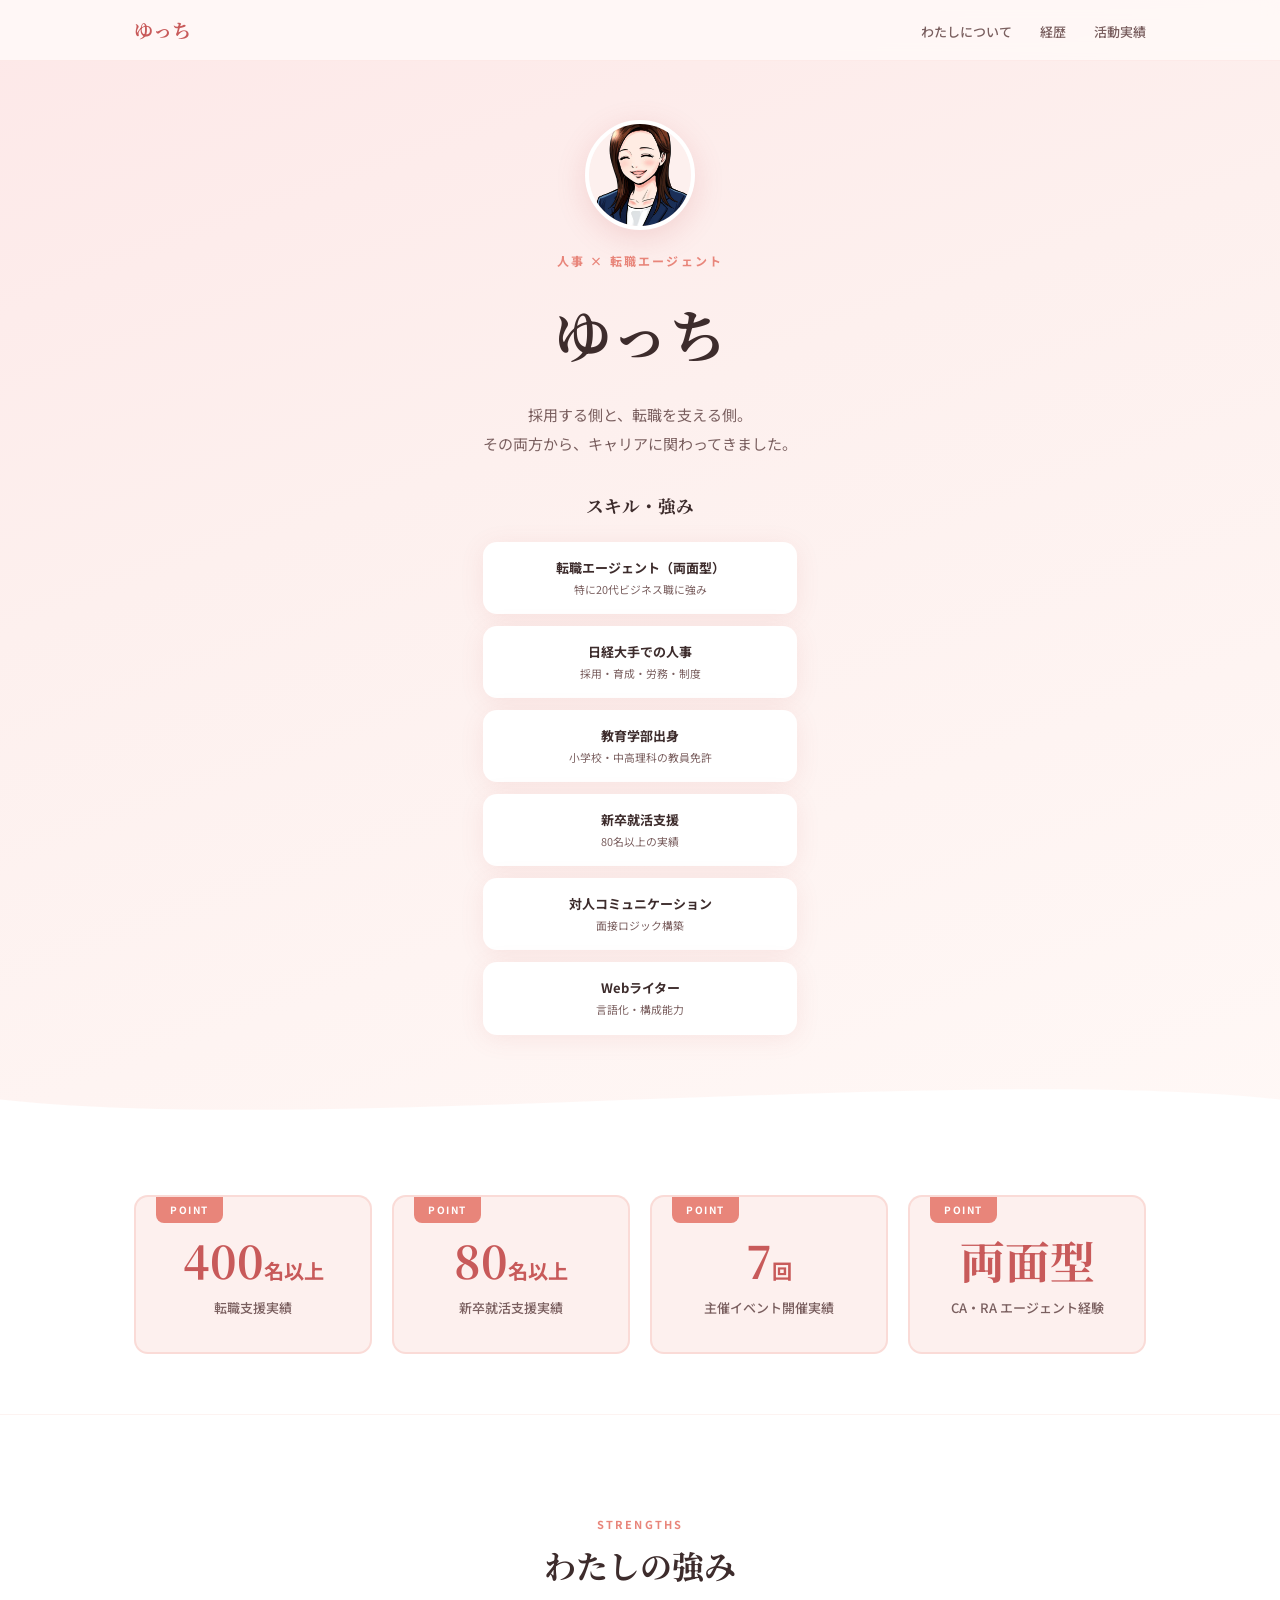
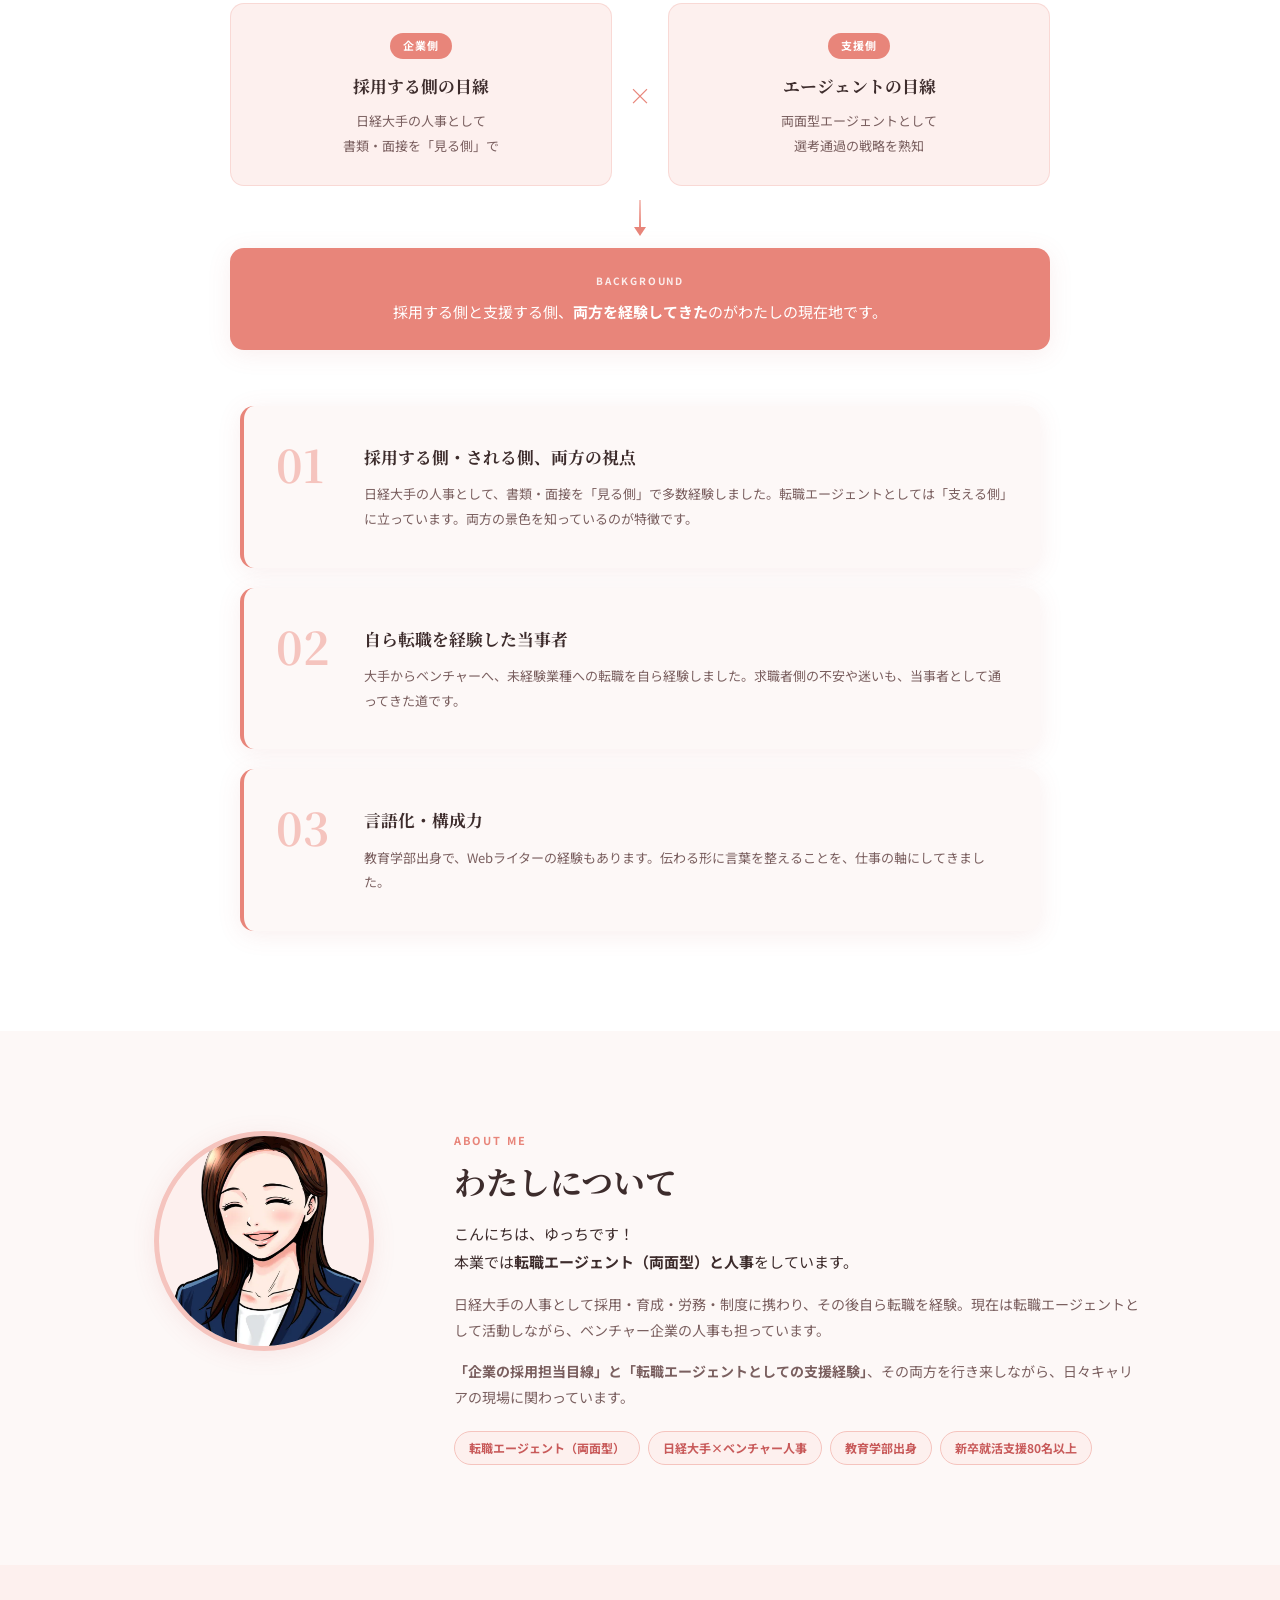
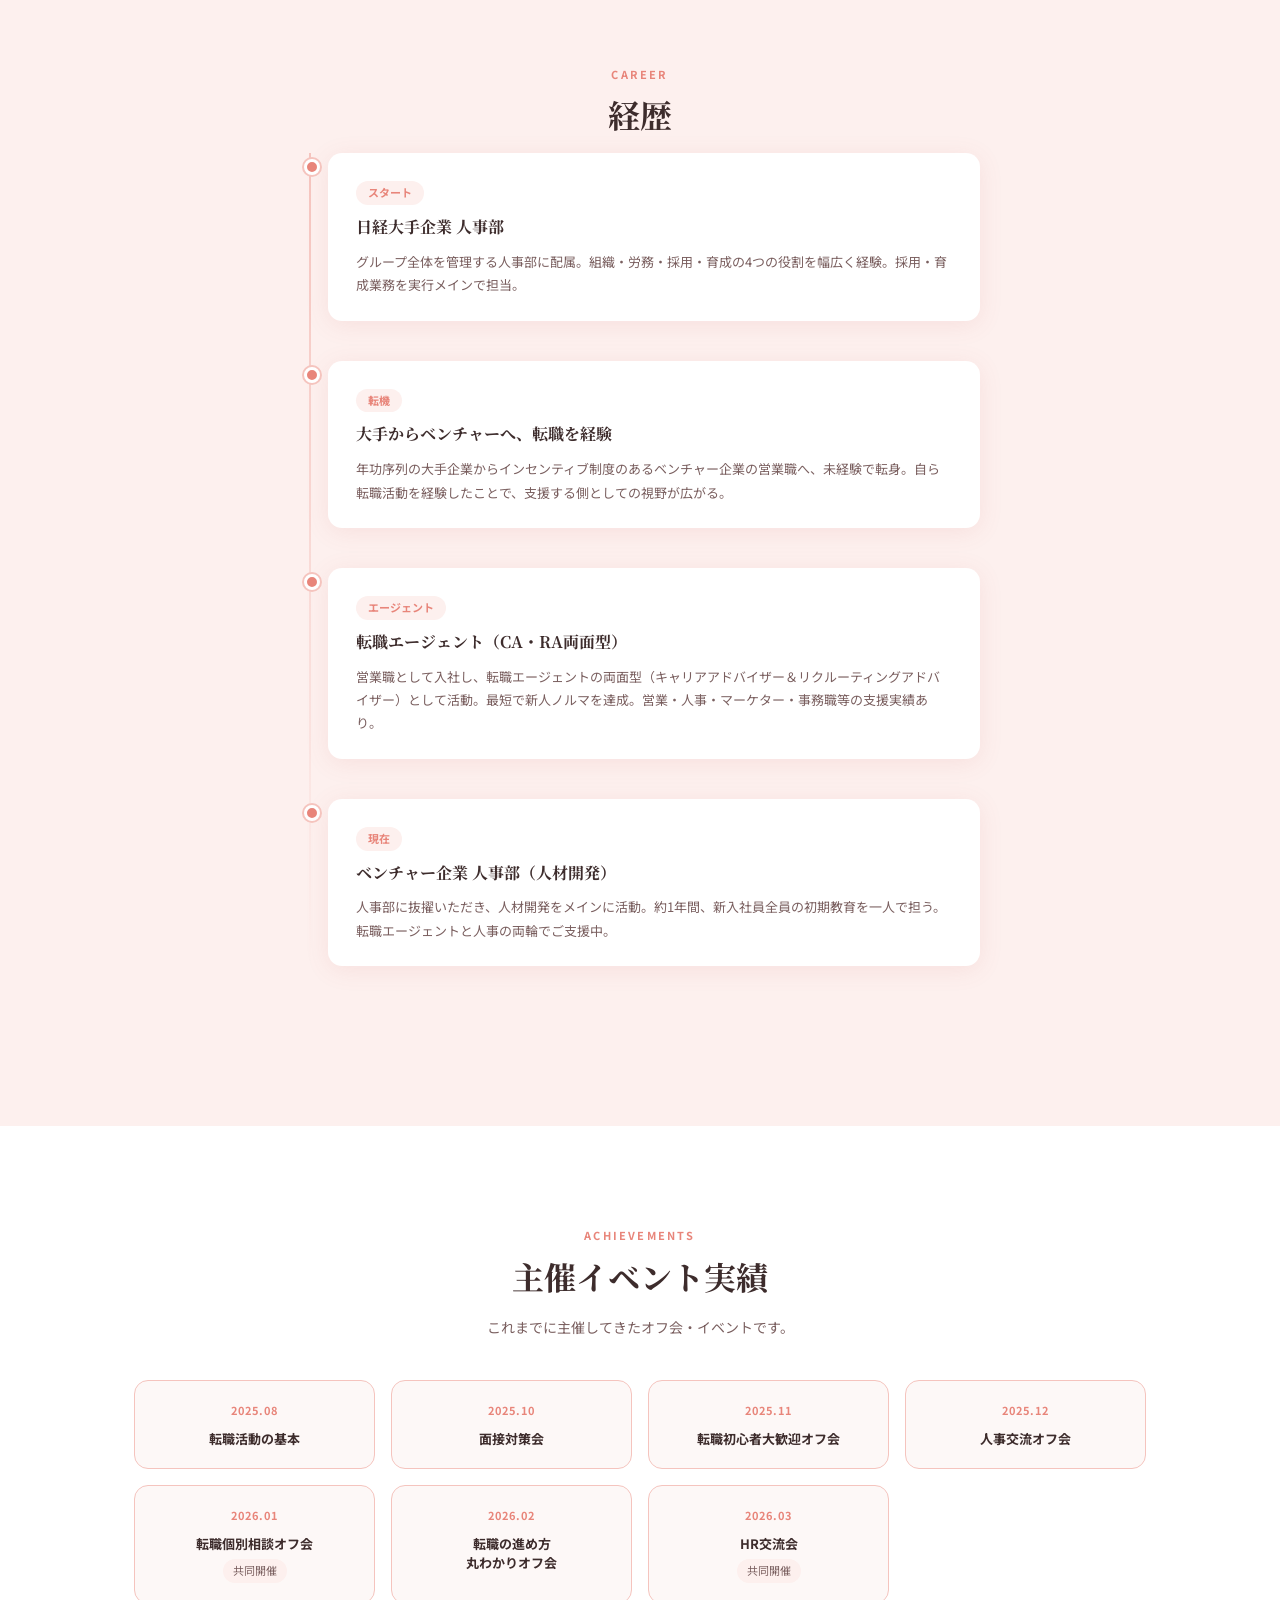
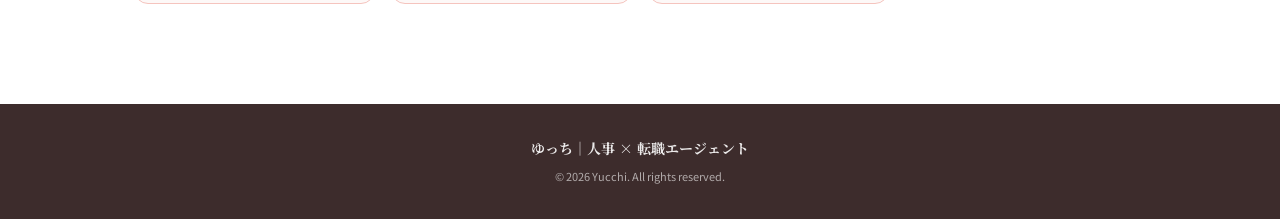
==== commit e6ac6422: "HPを自己紹介ページに変更 - アイコンを新しいイラストに差し替え、ファビコンを追加 - 実績を更新（転職支援400名以上／新卒就活支援80名以上） - 絵文字を線画アイコンに統一 - 強みの図解を追" ====
--- a/index.html
+++ b/index.html
@@ -8,6 +8,8 @@
   <link rel="preconnect" href="https://fonts.gstatic.com" crossorigin>
   <link href="https://fonts.googleapis.com/css2?family=Noto+Sans+JP:wght@300;400;500;700&family=Noto+Serif+JP:wght@400;700&display=swap" rel="stylesheet">
   <link rel="stylesheet" href="style.css">
+  <link rel="icon" type="image/png" href="favicon.png">
+  <link rel="apple-touch-icon" href="favicon.png">
 </head>
 <body>
 
@@ -17,10 +19,8 @@
       <a href="#top" class="nav-logo">ゆっち</a>
       <ul class="nav-links">
         <li><a href="#about">わたしについて</a></li>
-        <li><a href="#services">サービス</a></li>
         <li><a href="#career">経歴</a></li>
-        <li><a href="#achievements">実績</a></li>
-        <li><a href="#contact" class="nav-cta">相談してみる</a></li>
+        <li><a href="#achievements">活動実績</a></li>
       </ul>
       <button class="hamburger" id="hamburger" aria-label="メニュー">
         <span></span><span></span><span></span>
@@ -28,10 +28,8 @@
     </div>
     <ul class="mobile-menu" id="mobileMenu">
       <li><a href="#about">わたしについて</a></li>
-      <li><a href="#services">サービス</a></li>
       <li><a href="#career">経歴</a></li>
-      <li><a href="#achievements">実績</a></li>
-      <li><a href="#contact">相談してみる</a></li>
+      <li><a href="#achievements">活動実績</a></li>
     </ul>
   </nav>
 
@@ -46,8 +44,8 @@
       <p class="hero-label">人事 × 転職エージェント</p>
       <h1 class="hero-name">ゆっち</h1>
       <p class="hero-tagline">
-        「企業側の目線」と「エージェントの経験」で<br>
-        あなたの転職を、一緒に前に進めます。
+採用する側と、転職を支える側。<br>
+        その両方から、キャリアに関わってきました。
       </p>
       <div class="skills-wrap">
         <h3 class="skills-title">スキル・強み</h3>
@@ -55,7 +53,7 @@
           <div class="skill-item">転職エージェント（両面型）<br><small>特に20代ビジネス職に強み</small></div>
           <div class="skill-item">日経大手での人事<br><small>採用・育成・労務・制度</small></div>
           <div class="skill-item">教育学部出身<br><small>小学校・中高理科の教員免許</small></div>
-          <div class="skill-item">新卒就活支援<br><small>70名以上の実績</small></div>
+          <div class="skill-item">新卒就活支援<br><small>80名以上の実績</small></div>
           <div class="skill-item">対人コミュニケーション<br><small>面接ロジック構築</small></div>
           <div class="skill-item">Webライター<br><small>言語化・構成能力</small></div>
         </div>
@@ -68,29 +66,80 @@
     </div>
   </section>
 
-  <!-- こんなお悩みありませんか？ -->
-  <section class="worries">
-    <div class="container">
-      <h2 class="section-title">こんなお悩みありませんか？</h2>
-      <div class="worries-grid">
-        <div class="worry-card">
-          <span class="worry-icon">😰</span>
-          <p>面接で何を話せばいいか<br>わからない…</p>
-        </div>
-        <div class="worry-card">
-          <span class="worry-icon">📄</span>
-          <p>書類は通るのに<br>面接で落ちてしまう</p>
-        </div>
-        <div class="worry-card">
-          <span class="worry-icon">🤔</span>
-          <p>自己PRをうまく<br>言語化できない</p>
-        </div>
-        <div class="worry-card">
-          <span class="worry-icon">🌱</span>
-          <p>初めての転職で<br>何から始めればいいか不安</p>
-        </div>
-      </div>
-      <p class="worries-cta-text">そのお悩み、一緒に解決しましょう！</p>
+  <!-- 数字で見る実績 -->
+  <section class="stat-highlights">
+    <div class="container">
+      <div class="stat-highlights-grid">
+        <div class="stat-highlight-card">
+          <p class="stat-hl-num">400<span>名以上</span></p>
+          <p class="stat-hl-label">転職支援実績</p>
+        </div>
+        <div class="stat-highlight-card">
+          <p class="stat-hl-num">80<span>名以上</span></p>
+          <p class="stat-hl-label">新卒就活支援実績</p>
+        </div>
+        <div class="stat-highlight-card">
+          <p class="stat-hl-num">7<span>回</span></p>
+          <p class="stat-hl-label">主催イベント開催実績</p>
+        </div>
+        <div class="stat-highlight-card">
+          <p class="stat-hl-num">両面型</p>
+          <p class="stat-hl-label">CA・RA エージェント経験</p>
+        </div>
+      </div>
+    </div>
+  </section>
+
+  <!-- 強み -->
+  <section class="reasons">
+    <div class="container">
+      <p class="section-label center">STRENGTHS</p>
+      <h2 class="section-title center">わたしの強み</h2>
+
+      <div class="synergy">
+        <div class="synergy-row">
+          <div class="synergy-side">
+            <span class="synergy-tag">企業側</span>
+            <h4>採用する側の目線</h4>
+            <p>日経大手の人事として<br>書類・面接を「見る側」で</p>
+          </div>
+          <div class="synergy-op" aria-hidden="true">×</div>
+          <div class="synergy-side">
+            <span class="synergy-tag">支援側</span>
+            <h4>エージェントの目線</h4>
+            <p>両面型エージェントとして<br>選考通過の戦略を熟知</p>
+          </div>
+        </div>
+        <div class="synergy-arrow" aria-hidden="true"></div>
+        <div class="synergy-result">
+          <p class="synergy-result-label">BACKGROUND</p>
+          <p class="synergy-result-text">採用する側と支援する側、<strong>両方を経験してきた</strong>のがわたしの現在地です。</p>
+        </div>
+      </div>
+
+      <div class="reasons-grid">
+        <div class="reason-card">
+          <div class="reason-num">01</div>
+          <div class="reason-body">
+            <h3>採用する側・される側、両方の視点</h3>
+            <p>日経大手の人事として、書類・面接を「見る側」で多数経験しました。転職エージェントとしては「支える側」に立っています。両方の景色を知っているのが特徴です。</p>
+          </div>
+        </div>
+        <div class="reason-card">
+          <div class="reason-num">02</div>
+          <div class="reason-body">
+            <h3>自ら転職を経験した当事者</h3>
+            <p>大手からベンチャーへ、未経験業種への転職を自ら経験しました。求職者側の不安や迷いも、当事者として通ってきた道です。</p>
+          </div>
+        </div>
+        <div class="reason-card">
+          <div class="reason-num">03</div>
+          <div class="reason-body">
+            <h3>言語化・構成力</h3>
+            <p>教育学部出身で、Webライターの経験もあります。伝わる形に言葉を整えることを、仕事の軸にしてきました。</p>
+          </div>
+        </div>
+      </div>
     </div>
   </section>
 
@@ -114,84 +163,14 @@
           日経大手の人事として採用・育成・労務・制度に携わり、その後自ら転職を経験。現在は転職エージェントとして活動しながら、ベンチャー企業の人事も担っています。
         </p>
         <p class="about-body">
-          <strong>「企業の採用担当目線」と「転職エージェントとしての支援経験」</strong>、両方を持つからこそ、あなたに本当に必要なアドバイスができると自負しています。
+          <strong>「企業の採用担当目線」と「転職エージェントとしての支援経験」</strong>、その両方を行き来しながら、日々キャリアの現場に関わっています。
         </p>
         <ul class="about-tags">
           <li>転職エージェント（両面型）</li>
           <li>日経大手×ベンチャー人事</li>
           <li>教育学部出身</li>
-          <li>新卒就活支援70名以上</li>
+          <li>新卒就活支援80名以上</li>
         </ul>
-      </div>
-    </div>
-  </section>
-
-  <!-- サービス -->
-  <section class="services" id="services">
-    <div class="container">
-      <p class="section-label center">SERVICES</p>
-      <h2 class="section-title center">サービス内容</h2>
-      <p class="section-sub center">ご状況に合わせて柔軟に対応します。まずはお気軽にご相談ください。</p>
-      <div class="services-grid">
-
-        <div class="service-card">
-          <div class="service-icon-wrap pink">
-            <svg width="32" height="32" viewBox="0 0 24 24" fill="none" stroke="currentColor" stroke-width="2"><path d="M21 15a2 2 0 0 1-2 2H7l-4 4V5a2 2 0 0 1 2-2h14a2 2 0 0 1 2 2z"/></svg>
-          </div>
-          <h3>面接相談・対策</h3>
-          <p class="service-time">30分〜 / Google Meet</p>
-          <p class="service-desc">
-            人事×エージェント両面の視点で、面接通過率を上げるための徹底サポート。想定質問の整理から回答構成の改善まで対応します。
-          </p>
-          <ul class="service-list">
-            <li>丁寧なヒアリング（経歴・志望動機・強み）</li>
-            <li>想定質問と回答の整理</li>
-            <li>回答構成・一貫性の改善</li>
-            <li>企業が求める人物像とのすり合わせ</li>
-            <li>次回面接に向けたアドバイス</li>
-          </ul>
-          <a href="#contact" class="btn-service">詳細・申込はこちら</a>
-        </div>
-
-        <div class="service-card featured">
-          <div class="featured-badge">人気</div>
-          <div class="service-icon-wrap white">
-            <svg width="32" height="32" viewBox="0 0 24 24" fill="none" stroke="currentColor" stroke-width="2"><path d="M14 2H6a2 2 0 0 0-2 2v16a2 2 0 0 0 2 2h12a2 2 0 0 0 2-2V8z"/><polyline points="14 2 14 8 20 8"/><line x1="16" y1="13" x2="8" y2="13"/><line x1="16" y1="17" x2="8" y2="17"/><polyline points="10 9 9 9 8 9"/></svg>
-          </div>
-          <h3>書類添削・一緒に作成</h3>
-          <p class="service-time">相談しながら一緒に／チャット or Meet</p>
-          <p class="service-desc">
-            職務経歴書・履歴書・志望動機書を一緒に作り上げます。言語化が苦手でも大丈夫！あなたの経験を最大限に引き出します。
-          </p>
-          <ul class="service-list">
-            <li>強みの言語化サポート</li>
-            <li>職務経歴書の構成・表現改善</li>
-            <li>志望動機の深堀りと整理</li>
-            <li>書類通過率を上げる書き方のコツ伝授</li>
-            <li>フィードバックと修正対応</li>
-          </ul>
-          <a href="#contact" class="btn-service white">詳細・申込はこちら</a>
-        </div>
-
-        <div class="service-card">
-          <div class="service-icon-wrap pink">
-            <svg width="32" height="32" viewBox="0 0 24 24" fill="none" stroke="currentColor" stroke-width="2"><circle cx="12" cy="12" r="10"/><polyline points="12 6 12 12 16 14"/></svg>
-          </div>
-          <h3>転職個別相談</h3>
-          <p class="service-time">30〜60分 / Google Meet</p>
-          <p class="service-desc">
-            「転職を考えているけど何から始めれば…」「今の会社を辞めるべきか迷っている」そんな段階からお話しできます。
-          </p>
-          <ul class="service-list">
-            <li>転職活動の進め方まるごと相談</li>
-            <li>エージェントの活用方法</li>
-            <li>業界・職種選びのアドバイス</li>
-            <li>20代ビジネス職の転職に特に強み</li>
-            <li>新卒就活相談も対応可</li>
-          </ul>
-          <a href="#contact" class="btn-service">詳細・申込はこちら</a>
-        </div>
-
       </div>
     </div>
   </section>
@@ -285,31 +264,10 @@
     </div>
   </section>
 
-  <!-- お問い合わせ -->
-  <section class="contact" id="contact">
-    <div class="container contact-inner">
-      <p class="section-label center white">CONTACT</p>
-      <h2 class="section-title center white">まずは気軽にご相談を</h2>
-      <p class="contact-sub">
-        「転職しようか迷っている」「面接が不安」「書類が書けない」<br>
-        どんな段階でも、一緒に考えます。
-      </p>
-      <div class="contact-cards">
-        <a href="https://coconala.com/users/6093435" target="_blank" rel="noopener noreferrer" class="contact-card">
-          <div class="contact-card-icon">🟢</div>
-          <h3>ココナラ</h3>
-          <p>面接相談・転職相談はこちらから申込できます</p>
-          <span class="contact-btn">申し込む →</span>
-        </a>
-      </div>
-      <p class="contact-note">※有料職業紹介ではありません</p>
-    </div>
-  </section>
-
   <!-- フッター -->
   <footer class="footer">
     <p class="footer-name">ゆっち｜人事 × 転職エージェント</p>
-    <p class="footer-copy">© 2026 BookSearch. All rights reserved.</p>
+    <p class="footer-copy">© 2026 Yucchi. All rights reserved.</p>
   </footer>
 
   <script src="script.js"></script>
--- a/style.css
+++ b/style.css
@@ -295,7 +295,19 @@
   line-height: 1.7;
   color: var(--text);
 }
-.worry-icon { font-size: 2rem; display: block; margin-bottom: 12px; }
+.worry-icon {
+  width: 52px;
+  height: 52px;
+  margin: 0 auto 14px;
+  border-radius: 50%;
+  background: #fff;
+  color: var(--pink);
+  display: flex;
+  align-items: center;
+  justify-content: center;
+  box-shadow: 0 2px 10px rgba(200,90,90,.08);
+}
+.worry-icon svg { width: 26px; height: 26px; }
 .worries-cta-text {
   text-align: center;
   font-weight: 700;
@@ -635,7 +647,26 @@
   background: rgba(255,255,255,.25);
   transform: translateY(-4px);
 }
-.contact-card-icon { font-size: 2.2rem; margin-bottom: 12px; }
+.contact-card.is-preparing {
+  cursor: default;
+  opacity: .92;
+}
+.contact-card.is-preparing:hover {
+  background: rgba(255,255,255,.15);
+  transform: none;
+}
+.contact-card-icon {
+  width: 52px;
+  height: 52px;
+  margin: 0 auto 14px;
+  border-radius: 50%;
+  background: rgba(255,255,255,.18);
+  color: #fff;
+  display: flex;
+  align-items: center;
+  justify-content: center;
+}
+.contact-card-icon svg { width: 26px; height: 26px; }
 .contact-card h3 {
   font-family: 'Noto Serif JP', serif;
   font-size: 1rem;
@@ -666,6 +697,113 @@
   margin-top: 8px;
 }
 
+/* ===== STAT HIGHLIGHTS ===== */
+.stat-highlights {
+  background: #fff;
+  padding: 60px 0;
+  border-bottom: 1px solid rgba(232,133,122,.1);
+}
+.stat-highlights-grid {
+  display: grid;
+  grid-template-columns: repeat(4, 1fr);
+  gap: 20px;
+  text-align: center;
+}
+.stat-highlight-card {
+  padding: 36px 24px 32px;
+  border-radius: var(--radius);
+  background: var(--pink-pale);
+  border: 2px solid rgba(232,133,122,.2);
+  position: relative;
+}
+.stat-highlight-card::before {
+  content: 'POINT';
+  position: absolute;
+  top: 0;
+  left: 20px;
+  background: var(--pink);
+  color: #fff;
+  font-size: 10px;
+  font-weight: 700;
+  letter-spacing: .15em;
+  padding: 4px 14px;
+  border-radius: 0 0 8px 8px;
+}
+.stat-hl-num {
+  font-family: 'Noto Serif JP', serif;
+  font-size: clamp(2rem, 5vw, 2.8rem);
+  font-weight: 700;
+  color: var(--pink-deep);
+  line-height: 1.2;
+  margin-bottom: 10px;
+}
+.stat-hl-num span {
+  font-size: 0.45em;
+  font-family: 'Noto Sans JP', sans-serif;
+}
+.stat-hl-label {
+  font-size: 13px;
+  color: var(--text-sub);
+  font-weight: 500;
+}
+
+/* ===== REASONS ===== */
+.reasons {
+  padding: 100px 0;
+  background: #fff;
+}
+.reasons-grid {
+  display: flex;
+  flex-direction: column;
+  gap: 20px;
+  margin: 48px auto 0;
+  max-width: 800px;
+}
+.reason-card {
+  display: flex;
+  gap: 28px;
+  align-items: flex-start;
+  background: var(--bg);
+  border-radius: var(--radius);
+  padding: 36px 32px;
+  box-shadow: var(--shadow);
+  border-left: 4px solid var(--pink);
+}
+.reason-num {
+  font-family: 'Noto Serif JP', serif;
+  font-size: 2.8rem;
+  font-weight: 700;
+  color: var(--pink-light);
+  line-height: 1;
+  flex-shrink: 0;
+  min-width: 60px;
+}
+.reason-body h3 {
+  font-family: 'Noto Serif JP', serif;
+  font-size: 1.05rem;
+  font-weight: 700;
+  margin-bottom: 10px;
+  color: var(--text);
+}
+.reason-body p {
+  font-size: 13px;
+  color: var(--text-sub);
+  line-height: 1.9;
+}
+
+/* ===== SERVICE NUMBERS ===== */
+.service-num {
+  font-family: 'Noto Serif JP', serif;
+  font-size: 2.2rem;
+  font-weight: 700;
+  color: rgba(232,133,122,.22);
+  line-height: 1;
+  margin-bottom: 4px;
+}
+.service-card.featured .service-num {
+  color: rgba(255,255,255,.18);
+}
+
 /* ===== FOOTER ===== */
 .footer {
   background: var(--text);
@@ -683,6 +821,221 @@
 .footer-copy { font-size: 11px; }
 
 /* ===== RESPONSIVE ===== */
+
+/* ===== 強みの掛け合わせ図 ===== */
+.sr-only {
+  position: absolute;
+  width: 1px; height: 1px;
+  padding: 0; margin: -1px;
+  overflow: hidden;
+  clip: rect(0 0 0 0);
+  white-space: nowrap;
+  border: 0;
+}
+.synergy {
+  max-width: 820px;
+  margin: 0 auto 56px;
+}
+.synergy-row {
+  display: grid;
+  grid-template-columns: 1fr auto 1fr;
+  align-items: stretch;
+  gap: 16px;
+}
+.synergy-side {
+  background: var(--pink-pale);
+  border: 1px solid rgba(232,133,122,.22);
+  border-radius: var(--radius);
+  padding: 26px 22px;
+  text-align: center;
+}
+.synergy-tag {
+  display: inline-block;
+  font-size: 11px;
+  letter-spacing: .08em;
+  font-weight: 700;
+  color: #fff;
+  background: var(--pink);
+  border-radius: 999px;
+  padding: 3px 13px;
+  margin-bottom: 12px;
+}
+.synergy-side h4 {
+  font-family: 'Noto Serif JP', serif;
+  font-size: 1.05rem;
+  font-weight: 700;
+  margin-bottom: 8px;
+}
+.synergy-side p {
+  font-size: 13px;
+  color: var(--text-sub);
+  line-height: 1.9;
+}
+.synergy-op {
+  align-self: center;
+  font-family: 'Noto Serif JP', serif;
+  font-size: 1.5rem;
+  font-weight: 700;
+  color: var(--pink);
+}
+.synergy-arrow {
+  width: 2px;
+  height: 28px;
+  margin: 14px auto 20px;
+  background: linear-gradient(var(--pink-light), var(--pink));
+  position: relative;
+}
+.synergy-arrow::after {
+  content: "";
+  position: absolute;
+  left: 50%;
+  bottom: -8px;
+  transform: translateX(-50%);
+  border-left: 6px solid transparent;
+  border-right: 6px solid transparent;
+  border-top: 9px solid var(--pink);
+}
+.synergy-result {
+  background: var(--pink);
+  color: #fff;
+  border-radius: var(--radius);
+  padding: 24px 28px;
+  text-align: center;
+  box-shadow: var(--shadow);
+}
+.synergy-result-label {
+  font-size: 10px;
+  letter-spacing: .18em;
+  font-weight: 700;
+  opacity: .85;
+  margin-bottom: 8px;
+}
+.synergy-result-text {
+  font-size: 15px;
+  line-height: 1.9;
+}
+.synergy-result-text strong { font-weight: 700; }
+
+/* ===== サービス比較表 ===== */
+.compare-wrap { margin-top: 64px; }
+.compare-title {
+  text-align: center;
+  font-family: 'Noto Serif JP', serif;
+  font-size: 1.15rem;
+  font-weight: 700;
+  margin-bottom: 22px;
+}
+.table-scroll {
+  overflow-x: auto;
+  -webkit-overflow-scrolling: touch;
+  border: 1px solid rgba(232,133,122,.2);
+  border-radius: var(--radius);
+}
+.compare-table {
+  width: 100%;
+  min-width: 660px;
+  border-collapse: collapse;
+  background: #fff;
+  font-size: 13.5px;
+}
+.compare-table th,
+.compare-table td {
+  padding: 15px 16px;
+  text-align: left;
+  vertical-align: top;
+  border-bottom: 1px solid rgba(232,133,122,.14);
+  line-height: 1.75;
+}
+.compare-table thead th {
+  background: var(--pink-pale);
+  font-family: 'Noto Serif JP', serif;
+  font-size: 14px;
+  font-weight: 700;
+  color: var(--pink-deep);
+  white-space: nowrap;
+}
+.compare-table tbody th {
+  font-weight: 500;
+  font-size: 12.5px;
+  color: var(--text-sub);
+  background: #fffaf9;
+  white-space: nowrap;
+}
+.compare-table thead th.is-featured { background: var(--pink-light); color: #fff; }
+.compare-table td.is-featured { background: rgba(245,196,190,.16); }
+.compare-table tbody tr:last-child th,
+.compare-table tbody tr:last-child td { border-bottom: none; }
+.compare-note {
+  margin-top: 14px;
+  text-align: center;
+  font-size: 12px;
+  color: var(--text-sub);
+}
+
+/* ===== ご相談の流れ ===== */
+.flow {
+  padding: 100px 0;
+  background: var(--pink-pale);
+}
+.flow-steps {
+  display: grid;
+  grid-template-columns: repeat(4, 1fr);
+  gap: 20px;
+  margin-top: 44px;
+}
+.flow-step {
+  position: relative;
+  background: #fff;
+  border-radius: var(--radius);
+  padding: 30px 22px 26px;
+  box-shadow: var(--shadow);
+  text-align: center;
+}
+.flow-step::after {
+  content: "";
+  position: absolute;
+  top: 50%;
+  right: -14px;
+  width: 9px;
+  height: 9px;
+  border-top: 2px solid var(--pink-light);
+  border-right: 2px solid var(--pink-light);
+  transform: translateY(-50%) rotate(45deg);
+}
+.flow-step:last-child::after { display: none; }
+.flow-icon {
+  width: 48px;
+  height: 48px;
+  margin: 0 auto 14px;
+  border-radius: 14px;
+  background: var(--pink-pale);
+  color: var(--pink);
+  display: flex;
+  align-items: center;
+  justify-content: center;
+}
+.flow-icon svg { width: 24px; height: 24px; }
+.flow-num {
+  display: block;
+  font-family: 'Noto Serif JP', serif;
+  font-size: 11px;
+  font-weight: 700;
+  letter-spacing: .14em;
+  color: var(--pink-light);
+  line-height: 1;
+  margin-bottom: 8px;
+}
+.flow-step h3 {
+  font-size: 1rem;
+  font-weight: 700;
+  margin-bottom: 8px;
+}
+.flow-step p {
+  font-size: 12.5px;
+  color: var(--text-sub);
+  line-height: 1.85;
+}
+
 @media (max-width: 768px) {
   .nav-links { display: none; }
   .hamburger { display: flex; }
@@ -703,4 +1056,19 @@
 
   .services-grid { grid-template-columns: 1fr; }
   .contact-cards { flex-direction: column; align-items: center; }
-}
+  .stat-highlights-grid { grid-template-columns: 1fr; gap: 16px; }
+  .reason-card { flex-direction: column; gap: 12px; padding: 28px 24px; }
+  .reason-num { font-size: 2rem; }
+
+  .synergy-row { grid-template-columns: 1fr; gap: 12px; }
+  .synergy-op { transform: rotate(90deg); }
+  .synergy-result { padding: 22px 20px; }
+
+  .flow-steps { grid-template-columns: 1fr; gap: 26px; }
+  .flow-step::after {
+    top: auto;
+    bottom: -18px;
+    right: 50%;
+    transform: translateX(50%) rotate(135deg);
+  }
+}
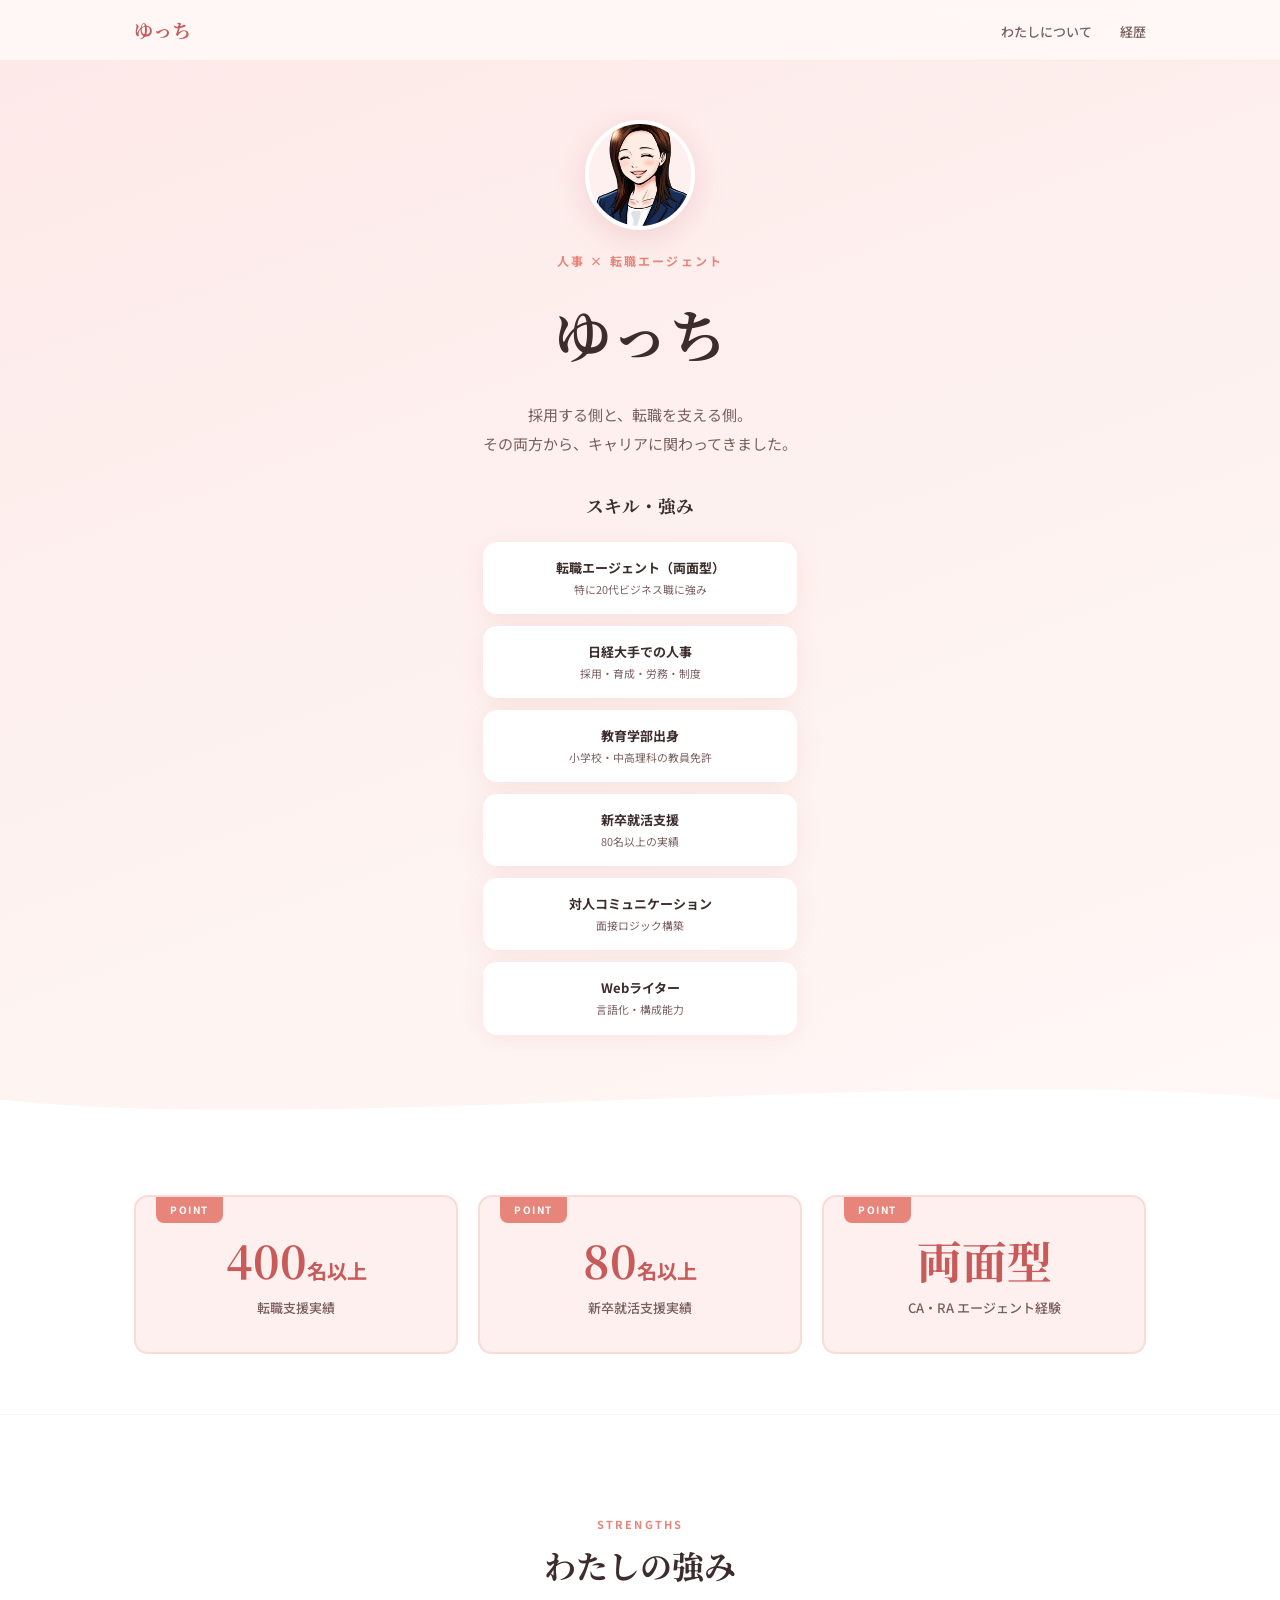
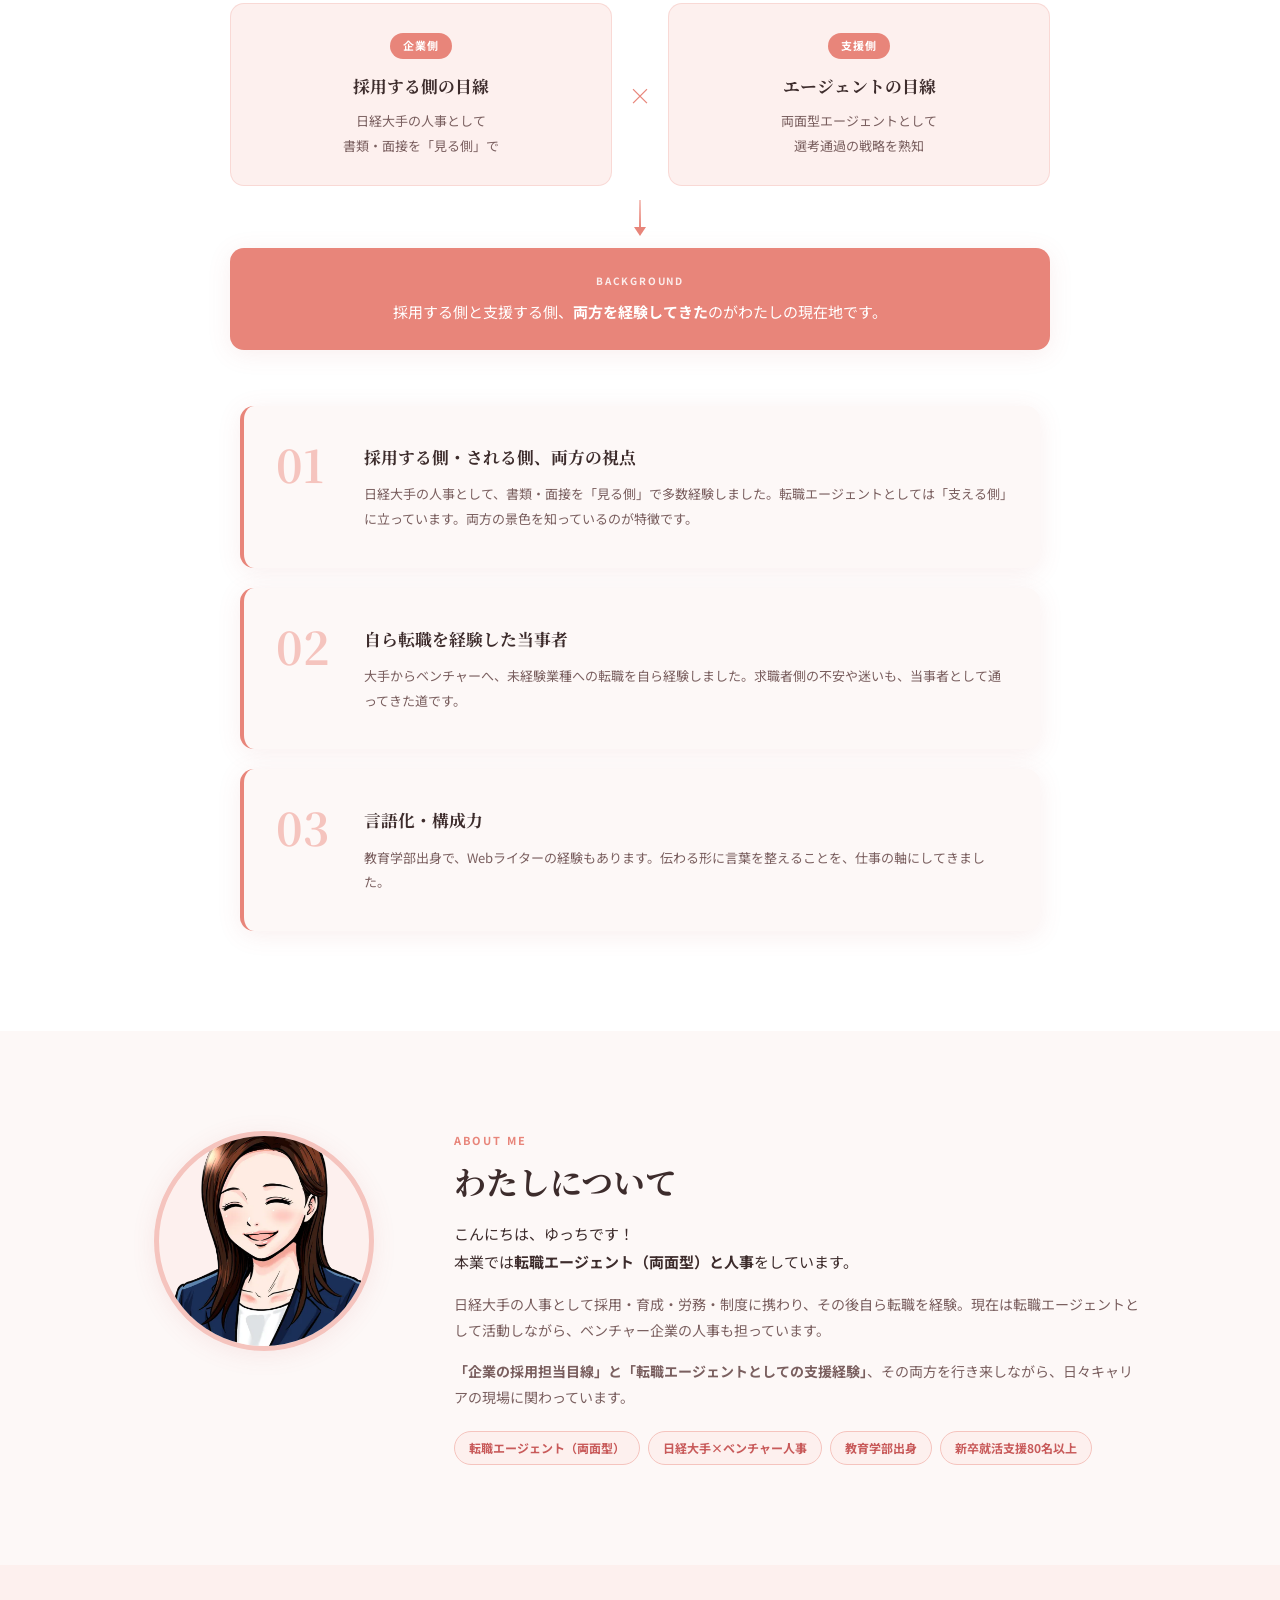
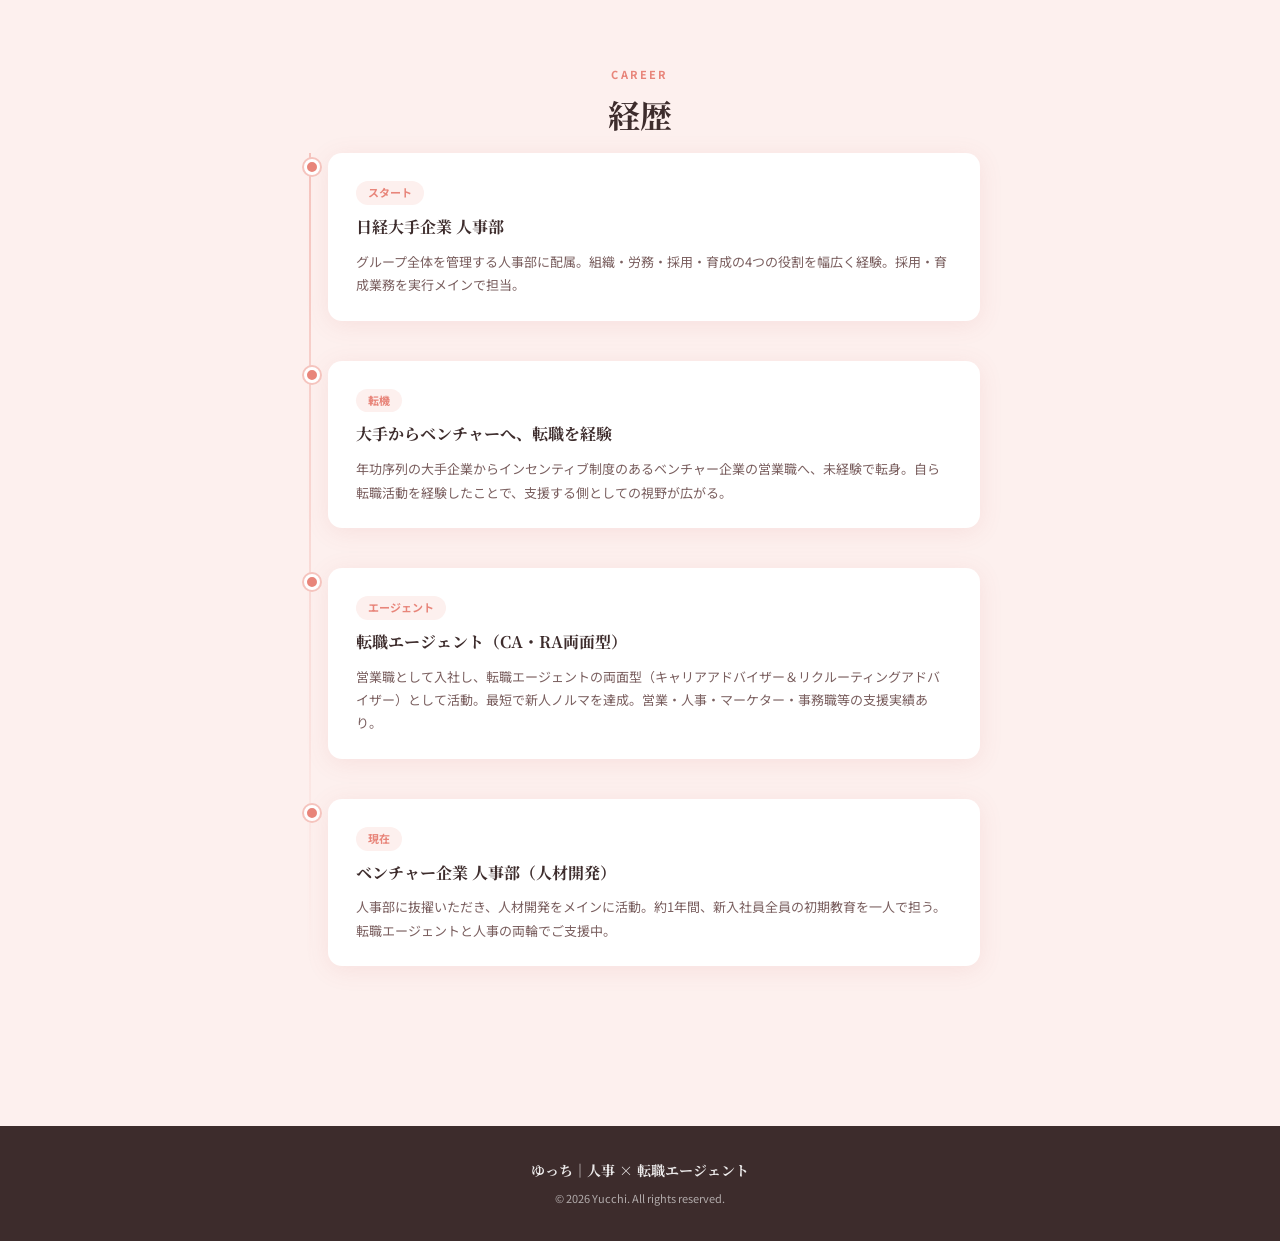
==== commit 22e9516e: "主催イベント実績（オフ会）の掲載を削除 オフ会活動を休止したため、実績セクションと数字カードを削除。 ナビの導線も合わせて整理。  Co-Authored-By: Claude Opus 5 <nor" ====
--- a/index.html
+++ b/index.html
@@ -20,7 +20,6 @@
       <ul class="nav-links">
         <li><a href="#about">わたしについて</a></li>
         <li><a href="#career">経歴</a></li>
-        <li><a href="#achievements">活動実績</a></li>
       </ul>
       <button class="hamburger" id="hamburger" aria-label="メニュー">
         <span></span><span></span><span></span>
@@ -29,7 +28,6 @@
     <ul class="mobile-menu" id="mobileMenu">
       <li><a href="#about">わたしについて</a></li>
       <li><a href="#career">経歴</a></li>
-      <li><a href="#achievements">活動実績</a></li>
     </ul>
   </nav>
 
@@ -77,10 +75,6 @@
         <div class="stat-highlight-card">
           <p class="stat-hl-num">80<span>名以上</span></p>
           <p class="stat-hl-label">新卒就活支援実績</p>
-        </div>
-        <div class="stat-highlight-card">
-          <p class="stat-hl-num">7<span>回</span></p>
-          <p class="stat-hl-label">主催イベント開催実績</p>
         </div>
         <div class="stat-highlight-card">
           <p class="stat-hl-num">両面型</p>
@@ -223,47 +217,6 @@
     </div>
   </section>
 
-  <!-- 実績 -->
-  <section class="achievements" id="achievements">
-    <div class="container">
-      <p class="section-label center">ACHIEVEMENTS</p>
-      <h2 class="section-title center">主催イベント実績</h2>
-      <p class="section-sub center">これまでに主催してきたオフ会・イベントです。</p>
-      <div class="events-grid">
-        <div class="event-card">
-          <span class="event-date">2025.08</span>
-          <h4>転職活動の基本</h4>
-        </div>
-        <div class="event-card">
-          <span class="event-date">2025.10</span>
-          <h4>面接対策会</h4>
-        </div>
-        <div class="event-card">
-          <span class="event-date">2025.11</span>
-          <h4>転職初心者大歓迎オフ会</h4>
-        </div>
-        <div class="event-card">
-          <span class="event-date">2025.12</span>
-          <h4>人事交流オフ会</h4>
-        </div>
-        <div class="event-card">
-          <span class="event-date">2026.01</span>
-          <h4>転職個別相談オフ会</h4>
-          <small>共同開催</small>
-        </div>
-        <div class="event-card">
-          <span class="event-date">2026.02</span>
-          <h4>転職の進め方<br>丸わかりオフ会</h4>
-        </div>
-        <div class="event-card">
-          <span class="event-date">2026.03</span>
-          <h4>HR交流会</h4>
-          <small>共同開催</small>
-        </div>
-      </div>
-    </div>
-  </section>
-
   <!-- フッター -->
   <footer class="footer">
     <p class="footer-name">ゆっち｜人事 × 転職エージェント</p>
--- a/style.css
+++ b/style.css
@@ -705,7 +705,7 @@
 }
 .stat-highlights-grid {
   display: grid;
-  grid-template-columns: repeat(4, 1fr);
+  grid-template-columns: repeat(3, 1fr);
   gap: 20px;
   text-align: center;
 }
